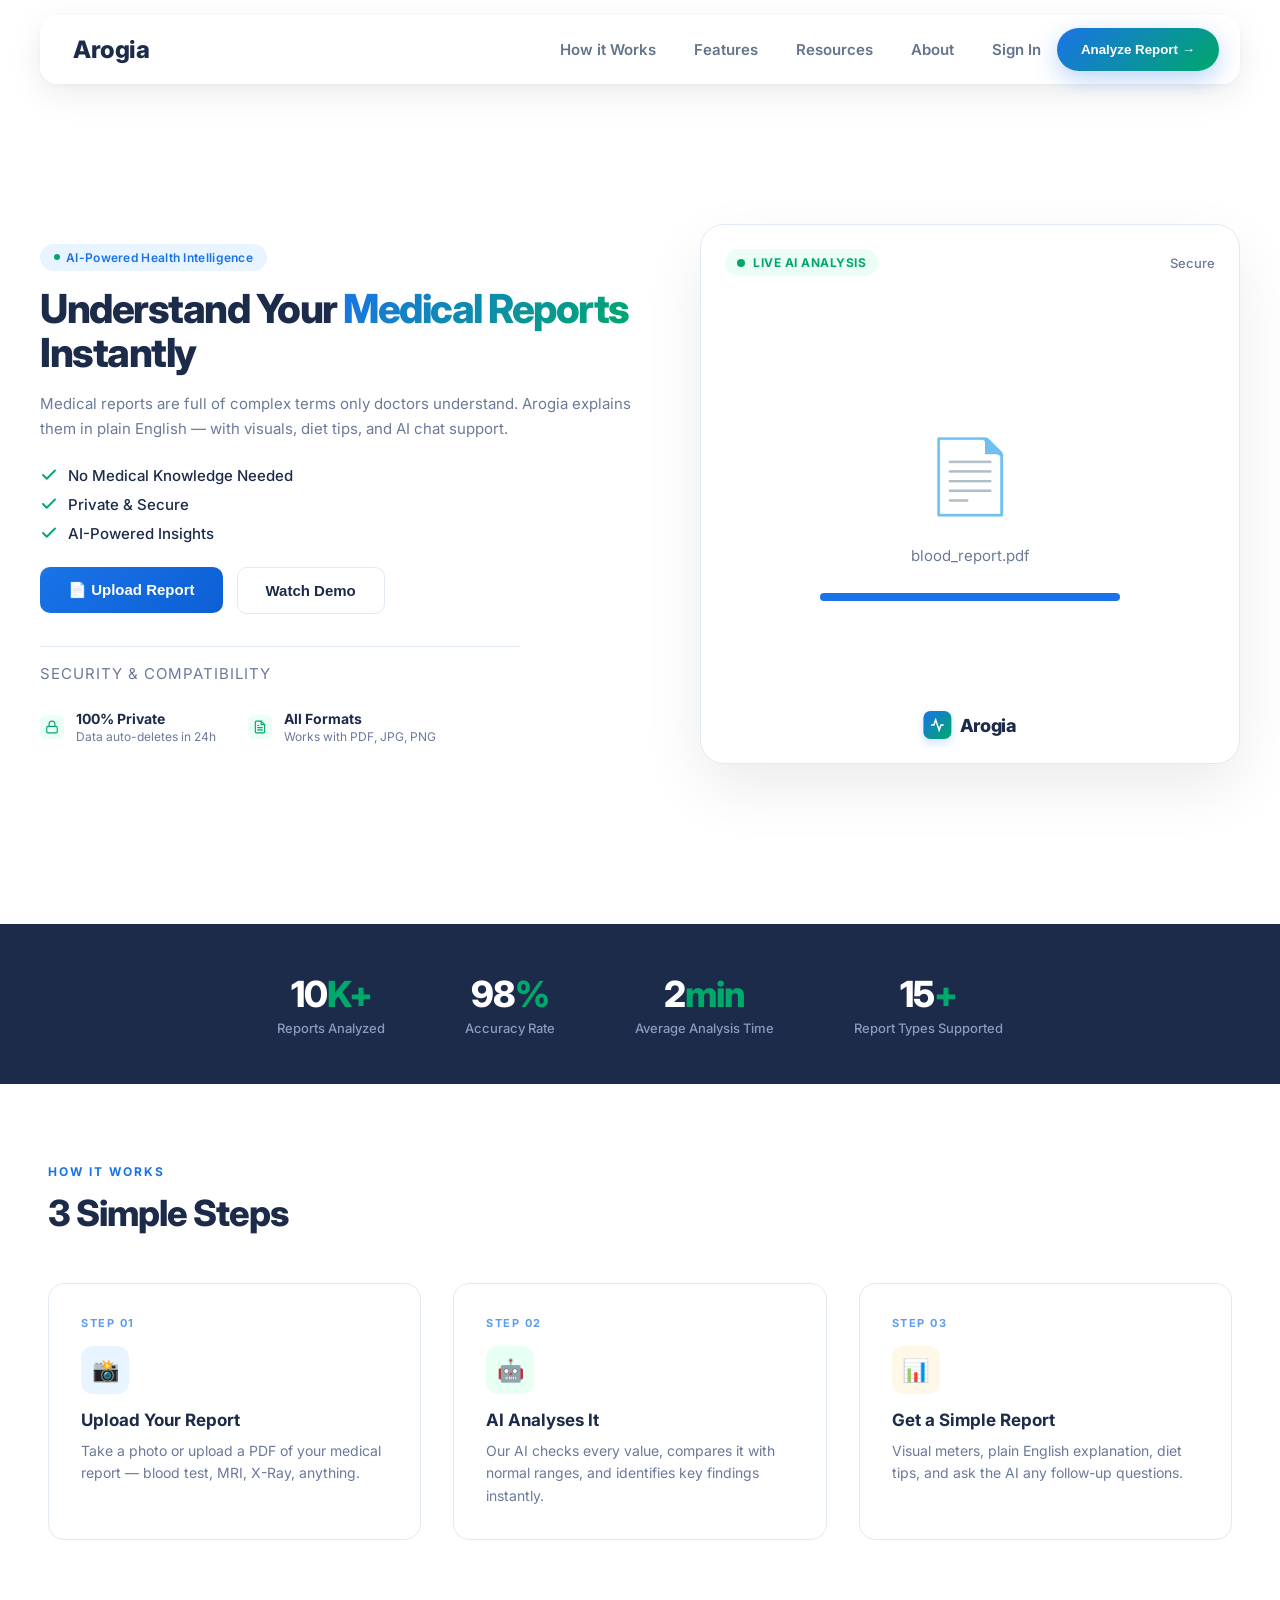
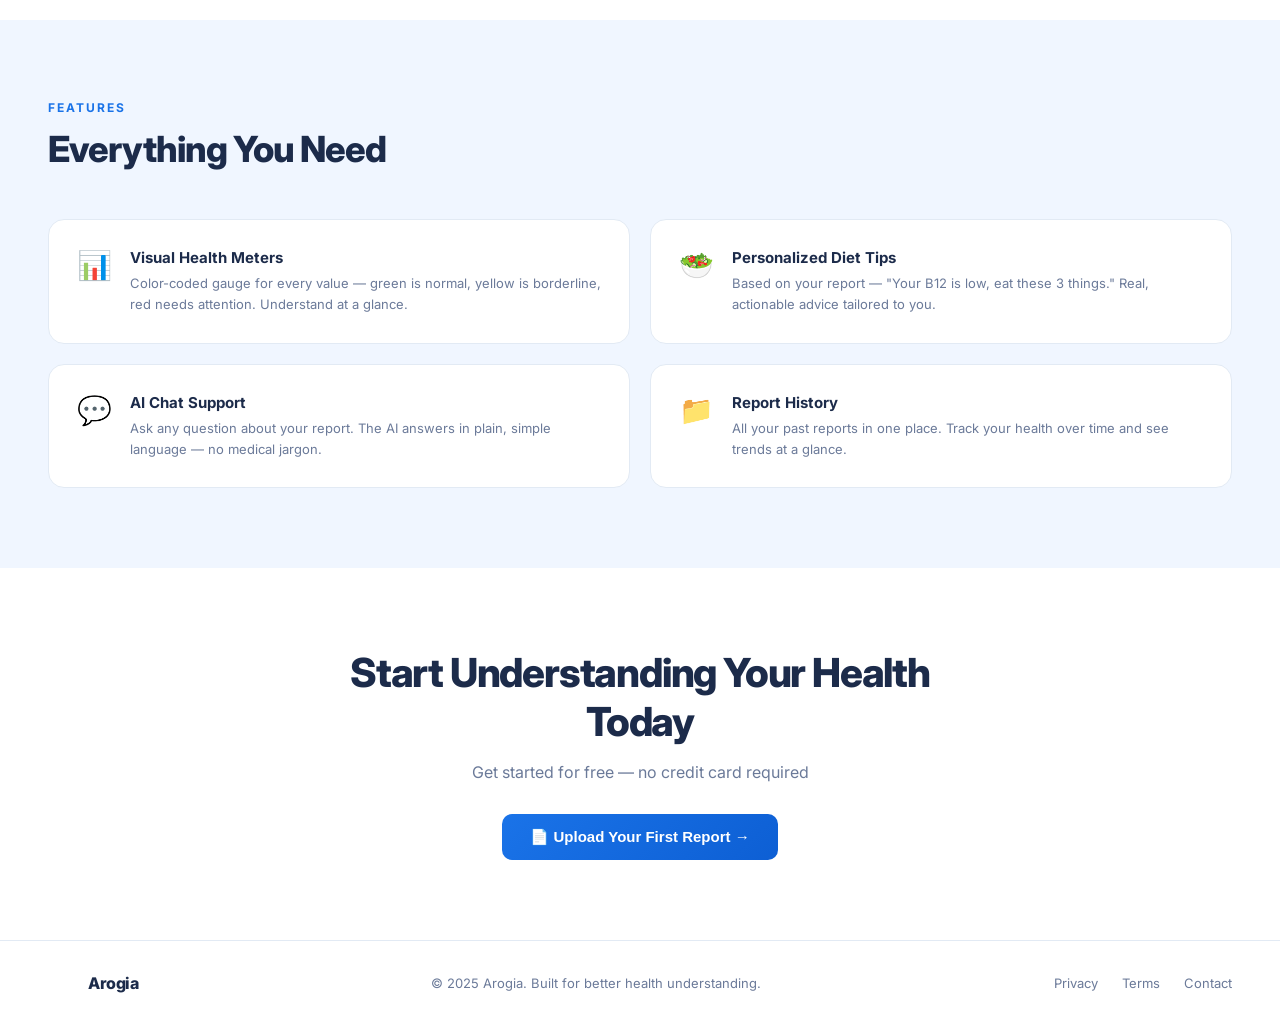
==== index.html @ 238253fb "Complete Arogia landing page v1" ====
<!DOCTYPE html>
<html lang="en">
<head>
  <meta charset="UTF-8">
  <meta name="viewport" content="width=device-width, initial-scale=1.0">
  <title>Arogia — Understand Your Health</title>
  <link href="https://fonts.googleapis.com/css2?family=Inter:wght@300;400;500;600;700;800&display=swap" rel="stylesheet">
  <link rel="stylesheet" href="style.css">
</head>
<body>

  <!-- NAVBAR -->
  <nav>
    <div class="logo">
      <div class="logo-icon">
        <svg viewBox="0 0 24 24" fill="none" stroke="white" stroke-width="2.5" stroke-linecap="round">
          <path d="M22 12h-4l-3 9L9 3l-3 9H2"/>
        </svg>
      </div>
      <span class="logo-text">Arogia</span>
    </div>
    <div class="nav-links">
      <a href="#">How it Works</a>
      <a href="#">Features</a>
      <a href="#">Resources</a>
      <a href="#">About</a>
      
      <div class="nav-actions">
   <a href="#" class="signin-btn">Sign In</a>
   <button class="nav-cta">
      Analyze Report →
   </button>
</div>
    </div>
  </nav>

  <!-- HERO -->
<div class="hero">
    
    <div class="hero-content">
      <div class="hero-badge">AI-Powered Health Intelligence</div>
      <h1>Understand Your <span>Medical Reports</span> Instantly</h1>
      <p>Medical reports are full of complex terms only doctors understand. Arogia explains them in plain English — with visuals, diet tips, and AI chat support.</p>
        
      <div class="trust-points">
        <div class="trust-item">
          <svg viewBox="0 0 24 24" fill="none" stroke="currentColor" stroke-width="2.5" stroke-linecap="round" stroke-linejoin="round"><polyline points="20 6 9 17 4 12"></polyline></svg>
          No Medical Knowledge Needed
        </div>
        <div class="trust-item">
          <svg viewBox="0 0 24 24" fill="none" stroke="currentColor" stroke-width="2.5" stroke-linecap="round" stroke-linejoin="round"><polyline points="20 6 9 17 4 12"></polyline></svg>
          Private & Secure
        </div>
        <div class="trust-item">
          <svg viewBox="0 0 24 24" fill="none" stroke="currentColor" stroke-width="2.5" stroke-linecap="round" stroke-linejoin="round"><polyline points="20 6 9 17 4 12"></polyline></svg>
          AI-Powered Insights
        </div>
      </div>

      <div class="hero-btns">
        <button class="btn-primary" id="heroUploadBtn">📄 Upload Report</button>
        <button class="btn-secondary" id="demoBtn">Watch Demo</button>
      </div>
          <div class="hero-real-trust">
        <p class="real-trust-title">Security & Compatibility</p>
        <div class="real-trust-grid">
          <div class="real-trust-item">
            <svg viewBox="0 0 24 24" fill="none" stroke="currentColor" stroke-width="2" stroke-linecap="round" stroke-linejoin="round"><rect x="3" y="11" width="18" height="11" rx="2" ry="2"></rect><path d="M7 11V7a5 5 0 0 1 10 0v4"></path></svg>
            <div class="trust-text">
              <strong>100% Private</strong>
              <span>Data auto-deletes in 24h</span>
            </div>
          </div>
          <div class="real-trust-item">
            <svg viewBox="0 0 24 24" fill="none" stroke="currentColor" stroke-width="2" stroke-linecap="round" stroke-linejoin="round"><path d="M14 2H6a2 2 0 0 0-2 2v16a2 2 0 0 0 2 2h12a2 2 0 0 0 2-2V8z"></path><polyline points="14 2 14 8 20 8"></polyline><line x1="16" y1="13" x2="8" y2="13"></line><line x1="16" y1="17" x2="8" y2="17"></line><polyline points="10 9 9 9 8 9"></polyline></svg>
            <div class="trust-text">
              <strong>All Formats</strong>
              <span>Works with PDF, JPG, PNG</span>
            </div>
          </div>
        </div>
      </div>
    </div>

    <!-- Right Column: Visual -->
<div style="width: 100%; max-width: 680px; margin: 0 auto;">
      <div class="premium-widget horizontal-layout">

        <div class="widget-header">
          <span class="live-badge">
            <span class="pulse-dot"></span> Live AI analysis
          </span>
          <span class="secure-badge">Secure</span>
        </div>

        <div id="stageUpload" class="stage centered-stage active">
          <div id="floatingFile" class="floating-file">📄</div>
          <div id="uploadDetails" class="upload-details">
            <p class="file-name">blood_report.pdf</p>
            <div class="progress-track">
              <div id="uploadBar" class="progress-fill"></div>
            </div>
          </div>
        </div>

        <div id="stageScan" class="stage centered-stage">
          <div class="scan-spinner"></div>
          <p id="scanLabel" class="scan-title">Extracting values...</p>
          <p class="scan-subtitle">AI reading your medical report</p>
        </div>

        <div id="stageResult" class="stage result-stage">
          
          <div class="score-section">
            <div class="svg-ring-container">
              <svg viewBox="0 0 36 36" class="circular-chart">
                <path class="circle-bg" d="M18 2.0845 a 15.9155 15.9155 0 0 1 0 31.831 a 15.9155 15.9155 0 0 1 0 -31.831"/>
                <path id="scoreRing" class="circle-line" d="M18 2.0845 a 15.9155 15.9155 0 0 1 0 31.831 a 15.9155 15.9155 0 0 1 0 -31.831"/>
              </svg>
              <div class="score-value-text"><span id="scoreNum">0</span><small>/100</small></div>
            </div>
            <h3>Health Score</h3>
            <p class="score-desc">Good, but needs attention</p>
          </div>

          <div class="data-section">
            <div class="metrics-container">
              <div class="metricRow good">
                <span class="m-label"><span class="dot green"></span> Hemoglobin</span>
                <span class="m-val">✓ Normal</span>
              </div>
              <div class="metricRow good">
                <span class="m-label"><span class="dot green"></span> Blood sugar</span>
                <span class="m-val">✓ Normal</span>
              </div>
              <div class="metricRow warning">
                <span class="m-label"><span class="dot yellow"></span> Vitamin D</span>
                <span class="m-val">⚠ Low</span>
              </div>
            </div>

            <div class="trend-section">
              <p class="trend-label">Vitamin D trend (last 4 tests)</p>
              <svg viewBox="0 0 380 60" class="trend-svg">
                <polyline id="trendLine" points="" />
                <g id="trendDots"></g>
              </svg>
            </div>

            <div id="insightBox" class="insight-box">
              <p class="insight-title">✨ AI Insight</p>
              <p class="insight-text">Add eggs, mushrooms and 15 mins of morning sunlight to raise your vitamin D naturally.</p>
            </div>
          </div>

        </div>

        <div id="arogiaLogo" class="arogia-logo show">
          <div class="logo-icon-small">
            <svg viewBox="0 0 24 24" fill="none" stroke="white" stroke-width="2.5" stroke-linecap="round">
              <path d="M22 12h-4l-3 9L9 3l-3 9H2"/>
            </svg>
          </div>
          <span>Arogia</span>
        </div>

      </div>
    </div>

</div>

<br>




<br>


  <!-- STATS -->
  <div class="stats">
    <div class="stat"><div class="stat-num">10<span>K+</span></div><div class="stat-label">Reports Analyzed</div></div>
    <div class="stat"><div class="stat-num">98<span>%</span></div><div class="stat-label">Accuracy Rate</div></div>
    <div class="stat"><div class="stat-num">2<span>min</span></div><div class="stat-label">Average Analysis Time</div></div>
    <div class="stat"><div class="stat-num">15<span>+</span></div><div class="stat-label">Report Types Supported</div></div>
  </div>

  <!-- HOW IT WORKS -->
  <div class="how">
    <div class="section-label">How It Works</div>
    <div class="section-title">3 Simple Steps</div>
    <div class="steps">
      <div class="step">
        <div class="step-num">Step 01</div>
        <div class="step-icon" style="background:#E8F4FF;">📸</div>
        <h3>Upload Your Report</h3>
        <p>Take a photo or upload a PDF of your medical report — blood test, MRI, X-Ray, anything.</p>
      </div>
      <div class="step">
        <div class="step-num">Step 02</div>
        <div class="step-icon" style="background:#E8FFF4;">🤖</div>
        <h3>AI Analyses It</h3>
        <p>Our AI checks every value, compares it with normal ranges, and identifies key findings instantly.</p>
      </div>
      <div class="step">
        <div class="step-num">Step 03</div>
        <div class="step-icon" style="background:#FFF8E8;">📊</div>
        <h3>Get a Simple Report</h3>
        <p>Visual meters, plain English explanation, diet tips, and ask the AI any follow-up questions.</p>
      </div>
    </div>
  </div>

  <!-- FEATURES -->
  <div class="features">
    <div class="features-inner">
      <div class="section-label">Features</div>
      <div class="section-title">Everything You Need</div>
      <div class="features-grid">
        <div class="feature-card">
          <div class="feature-icon">📊</div>
          <div>
            <h4>Visual Health Meters</h4>
            <p>Color-coded gauge for every value — green is normal, yellow is borderline, red needs attention. Understand at a glance.</p>
          </div>
        </div>
        <div class="feature-card">
          <div class="feature-icon">🥗</div>
          <div>
            <h4>Personalized Diet Tips</h4>
            <p>Based on your report — "Your B12 is low, eat these 3 things." Real, actionable advice tailored to you.</p>
          </div>
        </div>
        <div class="feature-card">
          <div class="feature-icon">💬</div>
          <div>
            <h4>AI Chat Support</h4>
            <p>Ask any question about your report. The AI answers in plain, simple language — no medical jargon.</p>
          </div>
        </div>
        <div class="feature-card">
          <div class="feature-icon">📁</div>
          <div>
            <h4>Report History</h4>
            <p>All your past reports in one place. Track your health over time and see trends at a glance.</p>
          </div>
        </div>
      </div>
    </div>
  </div>

  <!-- CTA -->
  <div class="cta-section">
    <h2>Start Understanding Your Health Today</h2>
    <p>Get started for free — no credit card required</p>
    <button class="btn-primary" style="margin: 0 auto; display: inline-flex;">📄 Upload Your First Report →</button>
  </div>

  <!-- FOOTER -->
  <footer>
    <div class="logo">
      <div class="logo-icon" style="width:28px;height:28px;">
        <svg viewBox="0 0 24 24" fill="none" stroke="white" stroke-width="2.5" stroke-linecap="round">
          <path d="M22 12h-4l-3 9L9 3l-3 9H2"/>
        </svg>
      </div>
      <span class="logo-text" style="font-size:16px;">Arogia</span>
    </div>
    <p>© 2025 Arogia. Built for better health understanding.</p>
    <div class="footer-links">
      <a href="#">Privacy</a>
      <a href="#">Terms</a>
      <a href="#">Contact</a>
    </div>
  </footer>

  <script src="app.js"></script>
</body>
</html>
---- style.css ----
*, *::before, *::after { box-sizing: border-box; margin: 0; padding: 0; }

:root {
  --blue: #1A73E8;
  --green: #00A86B;
  --navy: #1C2B4A;
  --light: #F0F6FF;
  --white: #ffffff;
  --red: #EA4335;
  --gray: #6B7A99;
  --border: #E2EAF4;
}

body {
  font-family: 'Inter', sans-serif;
  background: var(--white);
  color: var(--navy);
  overflow-x: hidden;
}

/* =========================================
   PREMIUM RESPONSIVE NAVBAR - AROGIA
   Works on Mobile, Tablet & Desktop
========================================= */

nav{

  position: relative;

  width: min(1200px, calc(100% - 30px));
  margin: 15px auto 20px;

  display: flex;
  justify-content: space-between;
  align-items: center;

  padding: 12px 20px;

  background: rgba(255,255,255,0.85);
  backdrop-filter: blur(16px);

  border: 1px solid rgba(255,255,255,0.4);

  border-radius: 18px;

  box-shadow:
    0 10px 35px rgba(0,0,0,0.08),
    0 2px 8px rgba(0,0,0,0.04);

  transition: all 0.3s ease;
}
/* Logo */

.logo{
  display:flex;
  align-items:center;
  gap:12px;
}

.logo-text{
  font-size:24px;
  font-weight:800;
  letter-spacing:-0.5px;
}

/* Center Navigation */

.nav-links{
  display:flex;
  align-items:center;
  gap:38px;
}


.nav-links a{
  position:relative;

  text-decoration:none;
  color:#64748B;

  font-size:15px;
  font-weight:600;

  transition:0.3s ease;
}

/* Underline Animation */

.nav-links a::after{
  content:"";

  position:absolute;
  left:0;
  bottom:-6px;

  width:0%;
  height:2px;

  background:linear-gradient(
    90deg,
    #1A73E8,
    #00A86B
  );

  transition:0.3s ease;
}

.nav-links a:hover{
  color:#1A73E8;
}

.nav-links a:hover::after{
  width:100%;
}

/* Right Side Actions */

.nav-actions{
  display:flex;
  align-items:center;
  gap:16px;
}

/* Sign In */

.signin-btn{
  text-decoration:none;
  color:#64748B;

  font-weight:600;

  transition:0.3s ease;
}

.signin-btn:hover{
  color:#1A73E8;
}

/* Premium CTA Button */

.nav-cta{
  position:relative;

  overflow:hidden;

  border:none;

  padding:14px 24px;

  border-radius:999px;

  color:white;

  font-weight:700;

  cursor:pointer;

  background:linear-gradient(
    135deg,
    #1A73E8,
    #00A86B
  );

  box-shadow:
    0 8px 25px rgba(26,115,232,0.30);

  transition:0.3s ease;
}

/* Shine Effect */

.nav-cta::before{
  content:"";

  position:absolute;
  top:0;
  left:-100%;

  width:60%;
  height:100%;

  background:linear-gradient(
    90deg,
    transparent,
    rgba(255,255,255,0.4),
    transparent
  );

  transition:0.8s ease;
}

.nav-cta:hover::before{
  left:140%;
}

.nav-cta:hover{
  transform:translateY(-2px);
}

/* =========================================
   RESPONSIVE NAVBAR
========================================= */

@media(max-width:900px){

  .nav-links{
    display:none;
  }

  .nav-cta{
    padding:12px 18px;
    font-size:14px;
  }

  nav{
    padding:14px 18px;
  }
}

@media(max-width:500px){

  .logo-text{
    font-size:20px;
  }

  .nav-cta{
    font-size:13px;
    padding:10px 15px;
  }
}
/* =========================================
   NAVBAR SCROLL ANIMATION
========================================= */

nav{
  transition:
    transform 0.35s ease,
    box-shadow 0.35s ease,
    background 0.35s ease;
}
nav.scrolled .logo-icon{

  box-shadow:
    0 0 25px rgba(0,168,107,0.35);

}

nav.scrolled{

  transform:
    translateY(-4px)
    scale(0.985);

  background:
    rgba(255,255,255,0.95);

  box-shadow:
    0 18px 45px rgba(0,0,0,0.12),
    0 4px 12px rgba(0,0,0,0.05);
}
/* =========================================
   PREMIUM HERO FIXES & TRUST POINTS
========================================= */
.hero p {
  margin-bottom: 24px; /* Tightened from 36px */
}

.trust-points {
  display: flex;
  flex-direction: column;
  gap: 12px;
  margin-bottom: 32px;
}

.trust-item {
  display: flex;
  align-items: center;
  gap: 10px;
  color: var(--navy);
  font-size: 15px;
  font-weight: 500;
}

.trust-item svg {
  width: 18px;
  height: 18px;
  color: var(--green);
}

/* =========================================
   PREMIUM HORIZONTAL DASHBOARD CARD
========================================= */
.hero-visual {
  position: relative;
  width: 100%;
}

.analysis-card.premium-horizontal {
  background: var(--white);
  border-radius: 20px;
  border: 1px solid rgba(0, 0, 0, 0.06);
  box-shadow: 
    0 24px 48px rgba(0,0,0,0.06), 
    0 8px 16px rgba(0,0,0,0.03),
    inset 0 1px 0 rgba(255,255,255,1);
  padding: 24px;
  width: 100%;
  max-width: 600px;
  margin: 0 auto;
  display: flex;
  flex-direction: column;
  gap: 24px;
  position: relative;
  overflow: hidden;
}

/* Subtle glow behind the card */
.analysis-card.premium-horizontal::before {
  content: "";
  position: absolute;
  top: -80px;
  right: -80px;
  width: 250px;
  height: 250px;
  background: radial-gradient(circle, rgba(26,115,232,0.06) 0%, rgba(255,255,255,0) 70%);
  z-index: 0;
  pointer-events: none;
}

.card-header {
  display: flex;
  justify-content: space-between;
  align-items: center;
  border-bottom: 1px solid var(--border);
  padding-bottom: 16px;
  position: relative;
  z-index: 1;
}

.live-indicator {
  display: inline-flex;
  align-items: center;
  gap: 8px;
  font-size: 12px;
  font-weight: 700;
  color: var(--green);
  background: #ECFDF5;
  padding: 6px 12px;
  border-radius: 999px;
  text-transform: uppercase;
  letter-spacing: 0.5px;
}

.live-indicator span {
  width: 8px;
  height: 8px;
  background: var(--green);
  border-radius: 50%;
  animation: pulse-dot 1.5s infinite;
}

@keyframes pulse-dot {
  0%, 100% { opacity: 1; transform: scale(1); }
  50% { opacity: 0.4; transform: scale(1.3); }
}

.patient-id {
  font-size: 13px;
  color: var(--gray);
  font-weight: 500;
}

.card-body {
  display: flex;
  flex-direction: row;
  gap: 28px;
  align-items: stretch;
  position: relative;
  z-index: 1;
}

/* Score Column */
.score-section {
  display: flex;
  flex-direction: column;
  align-items: center;
  justify-content: center;
  flex: 0 0 auto;
  text-align: center;
}



.score-value small {
  font-size: 14px;
  color: var(--gray);
  margin-left: 2px;
}

.score-section h3 {
  font-size: 15px;
  font-weight: 700;
  color: var(--navy);
  margin-bottom: 4px;
}

.score-section p {
  font-size: 12px;
  color: var(--gray);
  margin: 0;
}

/* Data Column */
.data-section {
  display: flex;
  flex-direction: column;
  gap: 16px;
  flex: 1;
}

.metrics {
  display: flex;
  flex-direction: column;
  gap: 10px;
}

.metric {
  display: flex;
  justify-content: space-between;
  align-items: center;
  padding: 10px 14px;
  border-radius: 10px;
  font-size: 14px;
  font-weight: 600;
  border: 1px solid transparent;
}

.metric-label {
  display: flex;
  align-items: center;
  gap: 10px;
  color: var(--navy);
}

.dot {
  width: 8px;
  height: 8px;
  border-radius: 50%;
}
.dot.green { background: var(--green); }
.dot.yellow { background: #F59E0B; }

.metric.good {
  background: #F0FDF4;
  border-color: rgba(0, 168, 107, 0.1);
}
.metric.good .metric-status { color: var(--green); }

.metric.warning {
  background: #FFFBEB;
  border-color: rgba(245, 158, 11, 0.15);
}
.metric.warning .metric-status { color: #D97706; }

.insight-card {
  background: #F8FAFC;
  border: 1px solid #E2EAF4;
  border-radius: 10px;
  padding: 14px 16px;
}

.insight-header {
  display: flex;
  align-items: center;
  gap: 6px;
  font-size: 13px;
  font-weight: 700;
  color: var(--blue);
  margin-bottom: 8px;
}

.insight-card p {
  font-size: 13px;
  line-height: 1.5;
  color: var(--gray);
  margin: 0;
}

/* =========================================
   DASHBOARD RESPONSIVENESS
========================================= */
@media (max-width: 900px) {
  .card-body {
    flex-direction: column;
    align-items: center;
    gap: 32px;
  }
  .data-section {
    width: 100%;
  }
}

/* =========================================
   RESPONSIVE
========================================= */

@media(max-width:768px){

    .analysis-card{

        max-width:100%;
        padding:24px;
    }

    .health-score{

        font-size:48px;
    }
}

/* HERO */
.hero{
  min-height:85vh;

  padding:40px 48px;

  max-width:1200px;

  margin:0 auto;

  display:grid;

  grid-template-columns:1.1fr .9fr;

  gap:80px;

  align-items:center;
}

.hero-badge {
  display: inline-flex;
  align-items: center;
  gap: 6px;
  background: #E8F4FF;
  color: var(--blue);
  padding: 6px 14px;
  border-radius: 20px;
  font-size: 12px;
  font-weight: 600;
  margin-bottom: 20px;
  letter-spacing: 0.3px;
}

.hero-badge::before {
  content: '';
  width: 6px;
  height: 6px;
  background: var(--green);
  border-radius: 50%;
  animation: pulse 1.5s infinite;
}

@keyframes pulse {
  0%, 100% { opacity: 1; transform: scale(1); }
  50% { opacity: 0.5; transform: scale(1.3); }
}

.hero h1 {
  font-size: 56px;
  font-weight: 800;
  line-height: 1.1;
  letter-spacing: -1.5px;
  margin-bottom: 20px;
  color: var(--navy);
}

.hero h1 span {
  background: linear-gradient(135deg, var(--blue), var(--green));
  -webkit-background-clip: text;
  -webkit-text-fill-color: transparent;
}

.hero p {
  font-size: 17px;
  color: var(--gray);
  line-height: 1.7;
  margin-bottom: 36px;
  font-weight: 400;
}

.hero-btns { display: flex; gap: 14px; align-items: center; }

.btn-primary {
  background: linear-gradient(135deg, var(--blue), #0D5FD4);
  color: white;
  border: none;
  padding: 14px 28px;
  border-radius: 10px;
  font-size: 15px;
  font-weight: 600;
  cursor: pointer;
  transition: all 0.2s;
  display: flex;
  align-items: center;
  gap: 8px;
}
.btn-primary:hover { transform: translateY(-2px); box-shadow: 0 8px 24px rgba(26,115,232,0.35); }

.btn-secondary {
  background: transparent;
  color: var(--navy);
  border: 1.5px solid var(--border);
  padding: 14px 28px;
  border-radius: 10px;
  font-size: 15px;
  font-weight: 600;
  cursor: pointer;
  transition: all 0.2s;
}
.btn-secondary:hover { border-color: var(--blue); color: var(--blue); }



/* STATS */
.stats {
  background: var(--navy);
  padding: 48px;
  display: flex;
  justify-content: center;
  gap: 80px;
}

.stat { text-align: center; }
.stat-num { font-size: 36px; font-weight: 800; color: white; letter-spacing: -1px; }
.stat-num span { color: var(--green); }
.stat-label { font-size: 13px; color: #8A9BBE; margin-top: 4px; font-weight: 500; }

/* HOW IT WORKS */
.how { padding: 80px 48px; max-width: 1100px; margin: 0 auto; }
.section-label { font-size: 12px; font-weight: 700; color: var(--blue); letter-spacing: 2px; text-transform: uppercase; margin-bottom: 12px; }
.section-title { font-size: 36px; font-weight: 800; letter-spacing: -1px; margin-bottom: 48px; color: var(--navy); }

.steps { display: grid; grid-template-columns: repeat(3, 1fr); gap: 32px; }

.step {
  padding: 32px;
  border-radius: 16px;
  border: 1.5px solid var(--border);
  transition: all 0.3s;
}
.step:hover { border-color: var(--blue); transform: translateY(-4px); box-shadow: 0 12px 32px rgba(26,115,232,0.1); }

.step-num {
  font-size: 11px;
  font-weight: 700;
  color: var(--blue);
  letter-spacing: 1.5px;
  text-transform: uppercase;
  margin-bottom: 16px;
  opacity: 0.7;
}

.step-icon {
  width: 48px;
  height: 48px;
  border-radius: 12px;
  display: flex;
  align-items: center;
  justify-content: center;
  margin-bottom: 16px;
  font-size: 22px;
}

.step h3 { font-size: 17px; font-weight: 700; margin-bottom: 10px; }
.step p { font-size: 14px; color: var(--gray); line-height: 1.6; }

/* FEATURES */
.features { padding: 80px 48px; background: var(--light); }
.features-inner { max-width: 1100px; margin: 0 auto; }
.features-grid { display: grid; grid-template-columns: repeat(2, 1fr); gap: 20px; margin-top: 48px; }

.feature-card {
  background: white;
  padding: 28px;
  border-radius: 16px;
  border: 1.5px solid var(--border);
  display: flex;
  gap: 18px;
  align-items: flex-start;
  transition: all 0.2s;
}
.feature-card:hover { border-color: var(--blue); box-shadow: 0 4px 16px rgba(26,115,232,0.08); }

.feature-icon { font-size: 28px; flex-shrink: 0; }
.feature-card h4 { font-size: 15px; font-weight: 700; margin-bottom: 6px; }
.feature-card p { font-size: 13px; color: var(--gray); line-height: 1.6; }

/* CTA SECTION */
.cta-section {
  padding: 80px 48px;
  text-align: center;
  max-width: 700px;
  margin: 0 auto;
}
.cta-section h2 { font-size: 40px; font-weight: 800; letter-spacing: -1.2px; margin-bottom: 16px; }
.cta-section p { font-size: 16px; color: var(--gray); margin-bottom: 32px; }

/* FOOTER */
footer {
  border-top: 1px solid var(--border);
  padding: 28px 48px;
  display: flex;
  justify-content: space-between;
  align-items: center;
}
footer p { font-size: 13px; color: var(--gray); }
.footer-links { display: flex; gap: 24px; }
.footer-links a { font-size: 13px; color: var(--gray); text-decoration: none; }
.footer-links a:hover { color: var(--blue); }

/* RESPONSIVE */
@media (max-width: 768px) {
  nav { padding: 16px 20px; }
  .nav-links a { display: none; }
  .hero { grid-template-columns: 1fr; padding: 40px 20px; gap: 40px; }
  .hero h1 { font-size: 32px; }
  .stats { gap: 32px; padding: 32px 20px; flex-wrap: wrap; }
  .steps { grid-template-columns: 1fr; }
  .features-grid { grid-template-columns: 1fr; }
  .how, .features { padding: 48px 20px; }
  footer { flex-direction: column; gap: 16px; text-align: center; padding: 24px 20px; }
}
/* =========================================
   HERO SCREEN FIT & WIDE LAYOUT (FINAL FIX)
   **Yeh section hamesha CSS ke sabse end mein hona chahiye**
========================================= */

@media (min-width: 900px) {

  /* Hero ko 1 screen height mein lock kiya */
  .hero {
    min-height: calc(100vh - 120px);
    max-width: 1440px;
    width: 100%;
    padding: 0 40px;
    grid-template-columns: 1.15fr 1fr;
    gap: 40px;
    align-items: center;
  }

  /* Content ko thoda compress kiya taaki height se bahar na jaye */
  .hero h1 { font-size: 40px; margin-bottom: 16px; }
  .hero p { font-size: 15px; margin-bottom: 24px; }
  .trust-points { gap: 10px; margin-bottom: 24px; }
  .hero-badge { margin-bottom: 16px; }

  /* Dashboard card ke gaps aur size ko compress kiya */
  .analysis-card.premium-horizontal { max-width: 600px; padding: 20px; gap: 16px; }
  .card-body { gap: 20px; }
  .svg-ring-container { width: 90px; height: 90px; margin-bottom: 10px; }
  .score-value-text { font-size: 26px; }
  .card-header { padding-bottom: 12px; }
  .metrics { gap: 8px; }
  .metric { padding: 8px 12px; }
  .insight-card { padding: 12px 14px; }

  /* Wide sections alignment */
  .how, .features-inner { max-width: 1440px; }
}

/* Extra Large Screens (2K+ Monitors) */
@media (min-width: 1600px) {
  nav { width: min(1600px, calc(100% - 80px)); }
  .hero { max-width: 1600px; gap: 80px; }
  .hero h1 { font-size: 48px; margin-bottom: 20px; }
  .hero p { font-size: 17px; margin-bottom: 30px; }
  .analysis-card.premium-horizontal { max-width: 680px; padding: 24px; gap: 24px; }
  .svg-ring-container { width: 110px; height: 110px; margin-bottom: 16px; }
  .score-value-text { font-size: 32px; }
  .how, .features-inner { max-width: 1600px; }
}

/* =========================================
   PREMIUM WIDGET CSS (BIG HORIZONTAL + BUG FIX)
========================================= */
.premium-widget.horizontal-layout {
  background: #ffffff;
  border: 1px solid #E2EAF4;
  border-radius: 24px;
  padding: 24px;
  
  /* BADA AUR CHAUDA (WIDE) BOX LOCK */
  width: 100%;
  max-width: 680px; 
  height: 540px !important; 
  min-height: 480px !important;
  
  margin: 0 auto;
  position: relative; 
  box-shadow: 0 24px 60px rgba(0,0,0,0.08);
  font-family: 'Inter', sans-serif;
  overflow: hidden;
}

.widget-header { 
  display: flex; justify-content: space-between; align-items: center; 
  position: relative; z-index: 10;
}

.live-badge { display: flex; align-items: center; gap: 8px; font-size: 12px; font-weight: 700; color: #00A86B; background: #ECFDF5; padding: 6px 12px; border-radius: 99px; text-transform: uppercase; letter-spacing: 0.5px; }
.pulse-dot { width: 8px; height: 8px; border-radius: 50%; background: #00A86B; animation: widgetPulse 1.5s infinite; }
.secure-badge { font-size: 13px; color: #6B7A99; font-weight: 500; }

/* FIX: display:none hata kar visibility:hidden kiya gaya hai taaki animation na ruke */
.stage { 
  position: absolute;
  top: 76px; left: 32px; right: 32px; bottom: 32px;
  opacity: 0; 
  visibility: hidden; 
  transform: scale(0.98); 
  transition: opacity 0.4s ease, transform 0.4s ease, visibility 0.4s; 
}

.stage.active { 
  opacity: 1; 
  visibility: visible;
  transform: scale(1); z-index: 2;
}

/* CENTERED UPLOAD & SCAN SCREENS */
.centered-stage {
  display: flex; flex-direction: column;
  justify-content: center; align-items: center;
}

.floating-file { font-size: 72px; margin-bottom: 24px; opacity: 0; transform: translateY(-30px) scale(1.1); transition: all 0.8s cubic-bezier(0.34, 1.56, 0.64, 1); }
.floating-file.dropped { transform: translateY(0) scale(1); opacity: 1; }
.upload-details { width: 100%; max-width: 300px; text-align: center; opacity: 0; transform: translateY(10px); transition: all 0.5s ease; }
.upload-details.show { opacity: 1; transform: translateY(0); }
.file-name { font-weight: 600; color: #1C2B4A; margin-bottom: 16px; font-size: 16px;}
.progress-track { background: #F0F6FF; border-radius: 99px; height: 8px; overflow: hidden; width: 100%; }
.progress-fill { background: #1A73E8; height: 100%; width: 100%; transform-origin: left; transform: scaleX(0); will-change: transform; }

.scan-spinner { width: 64px; height: 64px; border-radius: 50%; border: 3px solid #E2EAF4; border-top-color: #1A73E8; margin-bottom: 24px; animation: widgetSpin 0.8s linear infinite; }
.scan-title { font-weight: 700; color: #1C2B4A; margin-bottom: 8px; font-size: 18px; }
.scan-subtitle { font-size: 14px; color: #6B7A99; }

/* HORIZONTAL SPLIT RESULT SCREEN */
.result-stage {
  display: flex;
  flex-direction: row;
  align-items: center;
  gap: 32px;
}

/* Left: Score Box */
.score-section {
  flex: 0 0 180px;
  display: flex; flex-direction: column; align-items: center;
  text-align: center;
  border-right: 1px solid #E2EAF4;
  padding-right: 32px;
}

.svg-ring-container { position: relative; width: 130px; height: 130px; margin-bottom: 16px; display: flex; align-items: center; justify-content: center; }
.circular-chart { width: 100%; height: 100%; transform: rotate(0deg); }
.circle-bg { fill: none; stroke: #F0F6FF; stroke-width: 2.5; }
.circle-line { fill: none; stroke: #00A86B; stroke-width: 2.8; stroke-linecap: round; transition: stroke-dasharray 1.5s cubic-bezier(0.16, 1, 0.3, 1); stroke-dasharray: 0, 100; }
.score-value-text { position: absolute; font-size: 34px; font-weight: 800; color: #1C2B4A; display: flex; align-items: baseline;}
.score-value-text small { font-size: 14px; color: #6B7A99; margin-left: 2px; }
.score-section h3 { font-size: 16px; font-weight: 700; color: #1C2B4A; margin-bottom: 6px; }
.score-desc { font-size: 13px; color: #6B7A99; line-height: 1.4; }

/* Right: Data Box */
.data-section {
  flex: 1;
  display: flex; flex-direction: column; justify-content: center;
  gap: 16px;
}

.metrics-container { display: flex; flex-direction: column; gap: 10px; }
.metricRow { display: flex; justify-content: space-between; align-items: center; padding: 10px 14px; border-radius: 8px; opacity: 0; transform: translateY(10px); transition: all 0.5s cubic-bezier(0.16, 1, 0.3, 1); }
.metricRow.show { opacity: 1; transform: translateY(0); }
.m-label { display: flex; align-items: center; gap: 8px; font-weight: 600; font-size: 13px; color: #1C2B4A; }
.m-val { font-weight: 700; font-size: 13px; }
.dot { width: 8px; height: 8px; border-radius: 50%; }
.dot.green { background: #00A86B; }
.dot.yellow { background: #F59E0B; }
.metricRow.good { background: #F0FDF4; border: 1px solid rgba(0,168,107,0.1); }
.metricRow.good .m-val { color: #00A86B; }
.metricRow.warning { background: #FFFBEB; border: 1px solid rgba(245,158,11,0.15); }
.metricRow.warning .m-val { color: #D97706; }

.trend-section { padding-top: 4px; }
.trend-label { font-size: 13px; color: #6B7A99; font-weight: 600; margin-bottom: 8px; }
.trend-svg { width: 100%; height: 50px; }
#trendLine { fill: none; stroke: #F59E0B; stroke-width: 2.5; stroke-linecap: round; stroke-linejoin: round; stroke-dasharray: 400; stroke-dashoffset: 400; transition: stroke-dashoffset 1.5s cubic-bezier(0.25, 1, 0.5, 1); }
#trendDots circle { opacity: 0; transform-origin: center; transform-box: fill-box; animation: widgetPopIn 0.4s cubic-bezier(0.16, 1, 0.3, 1) forwards; }

.insight-box { background: #F8FAFC; border: 1px solid #E2EAF4; border-radius: 12px; padding: 14px; opacity: 0; transform: translateY(10px); transition: all 0.6s cubic-bezier(0.16, 1, 0.3, 1); }
.insight-box.show { opacity: 1; transform: translateY(0); }
.insight-title { font-size: 13px; font-weight: 700; color: #1A73E8; margin-bottom: 6px; }
.insight-text { font-size: 13px; color: #475569; line-height: 1.5; }

/* AROGIA BRANDING */
.arogia-logo { position: absolute; bottom: 24px; left: 50%; transform: translateX(-50%); display: flex; align-items: center; gap: 8px; font-size: 18px; font-weight: 800; color: #1C2B4A; letter-spacing: -0.3px; opacity: 0; transition: all 0.6s cubic-bezier(0.16, 1, 0.3, 1); z-index: 5; }
.arogia-logo.show { opacity: 1; transform: translateX(-50%) translateY(0); }
.arogia-logo.hide { opacity: 0; transform: translateX(-50%) translateY(15px); pointer-events: none; }
.logo-icon-small { width: 28px; height: 28px; background: linear-gradient(135deg, #1A73E8, #00A86B); border-radius: 7px; display: flex; align-items: center; justify-content: center; box-shadow: 0 4px 10px rgba(26,115,232,0.2); }
.logo-icon-small svg { width: 14px; height: 14px; }

@keyframes widgetPulse { 0%, 100% { opacity: 1; transform: scale(1); } 50% { opacity: 0.5; transform: scale(1.2); } }
@keyframes widgetSpin { to { transform: rotate(360deg); } }
@keyframes widgetPopIn { 0% { opacity: 0; transform: scale(0); } 100% { opacity: 1; transform: scale(1); } }

/* Responsive adjustments for mobile */
@media (max-width: 600px) {
  .result-stage { flex-direction: column; gap: 20px; }
  .score-section { border-right: none; border-bottom: 1px solid #E2EAF4; padding-right: 0; padding-bottom: 20px; flex: 0 0 auto; }
  .premium-widget.horizontal-layout { height: 680px !important; min-height: 680px !important; }
}

/* =========================================
   REALISTIC HEALTH-TECH TRUST BLOCK
========================================= */
.hero-real-trust {
  margin-top: 32px;
  padding-top: 14px;
  border-top: 1px solid var(--border);
  max-width: 480px;
}

.real-trust-title {
  font-size: 12px;
  text-transform: uppercase;
  letter-spacing: 1px;
  color: var(--gray);
  font-weight: 700;
  margin-bottom: 16px;
}

.real-trust-grid {
  display: flex;
  gap: 32px;
}

.real-trust-item {
  display: flex;
  align-items: center;
  gap: 12px;
}

.real-trust-item svg {
  width: 24px;
  height: 24px;
  color: var(--green); /* SVG color ko Arogia ki branding se match kiya */
  flex-shrink: 0;
  background: #ECFDF5;
  padding: 5px;
  border-radius: 6px;
}

.trust-text {
  display: flex;
  flex-direction: column;
  gap: 2px;
}

.trust-text strong {
  font-size: 14px;
  color: var(--navy);
  font-weight: 700;
}

.trust-text span {
  font-size: 12px;
  color: var(--gray);
}

/* Mobile Responsive adjustment */
@media (max-width: 768px) {
  .real-trust-grid {
    flex-direction: column;
    gap: 16px;
  }
}
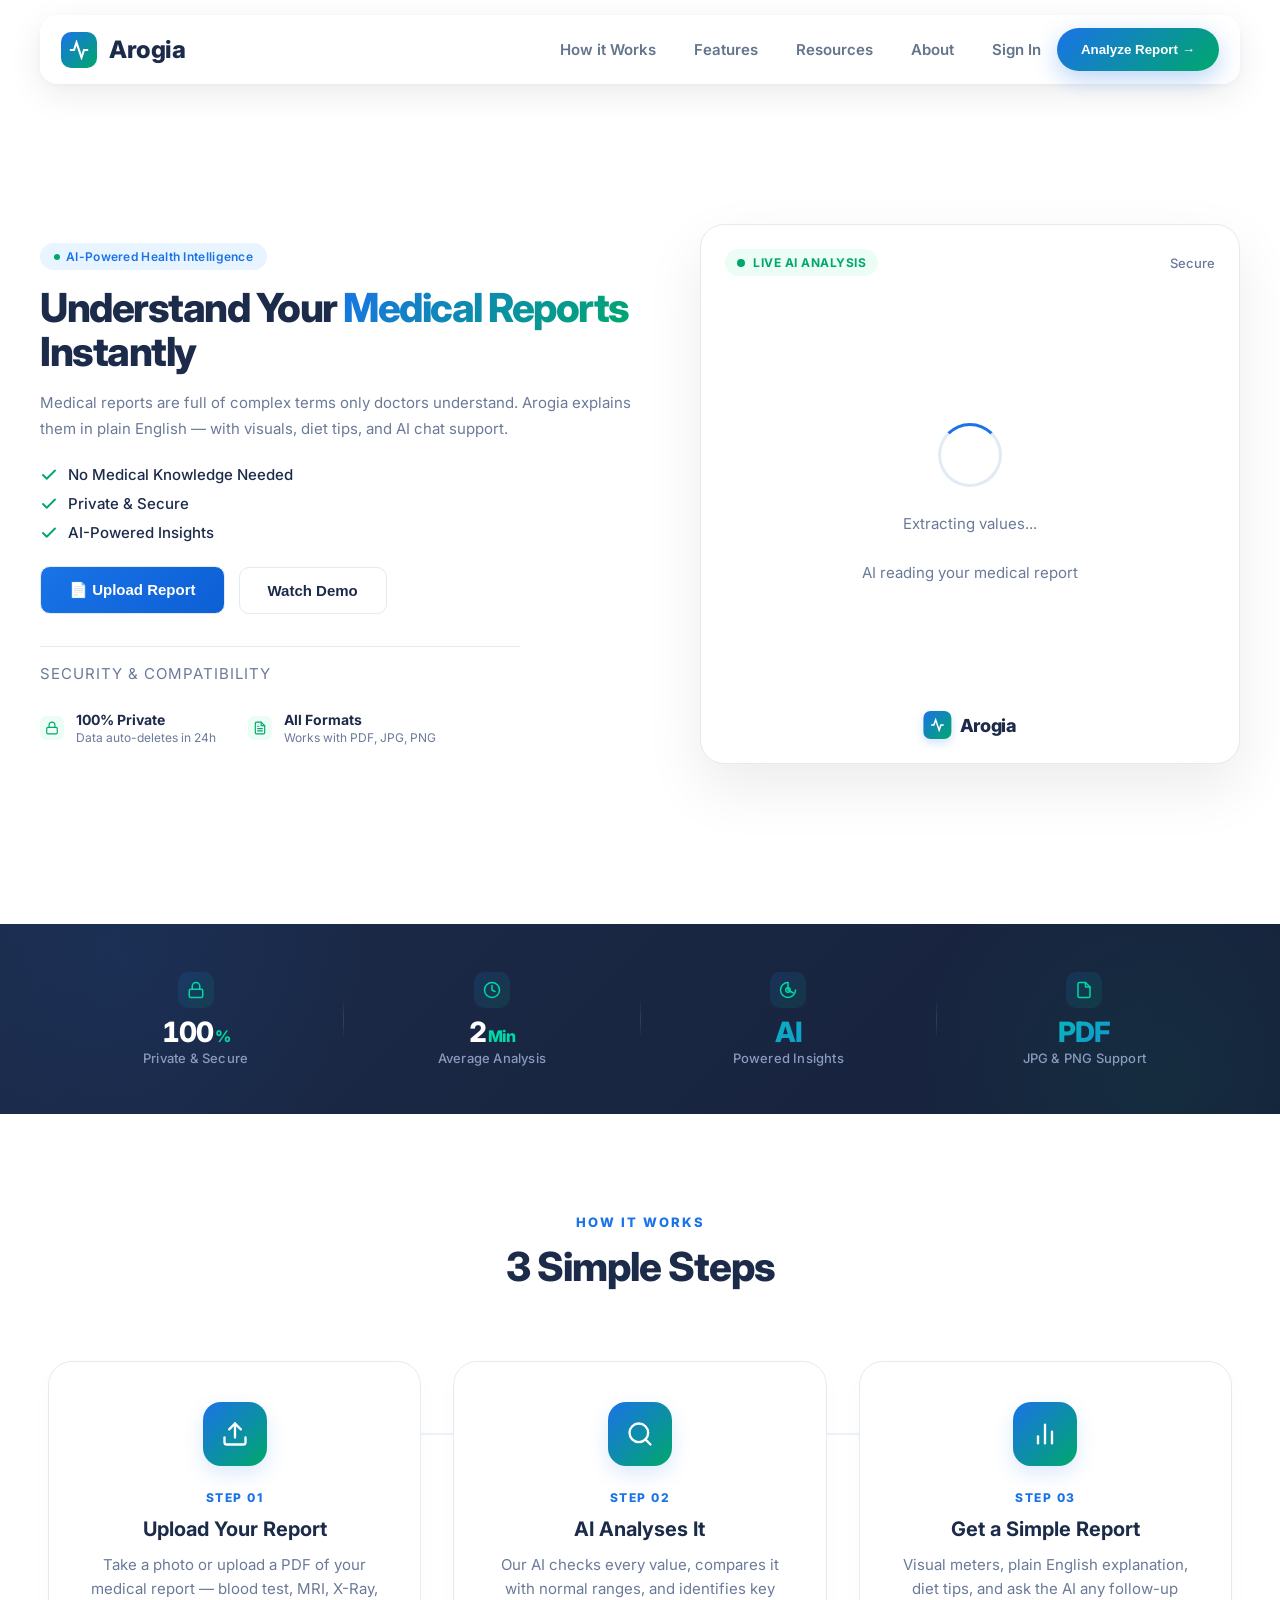
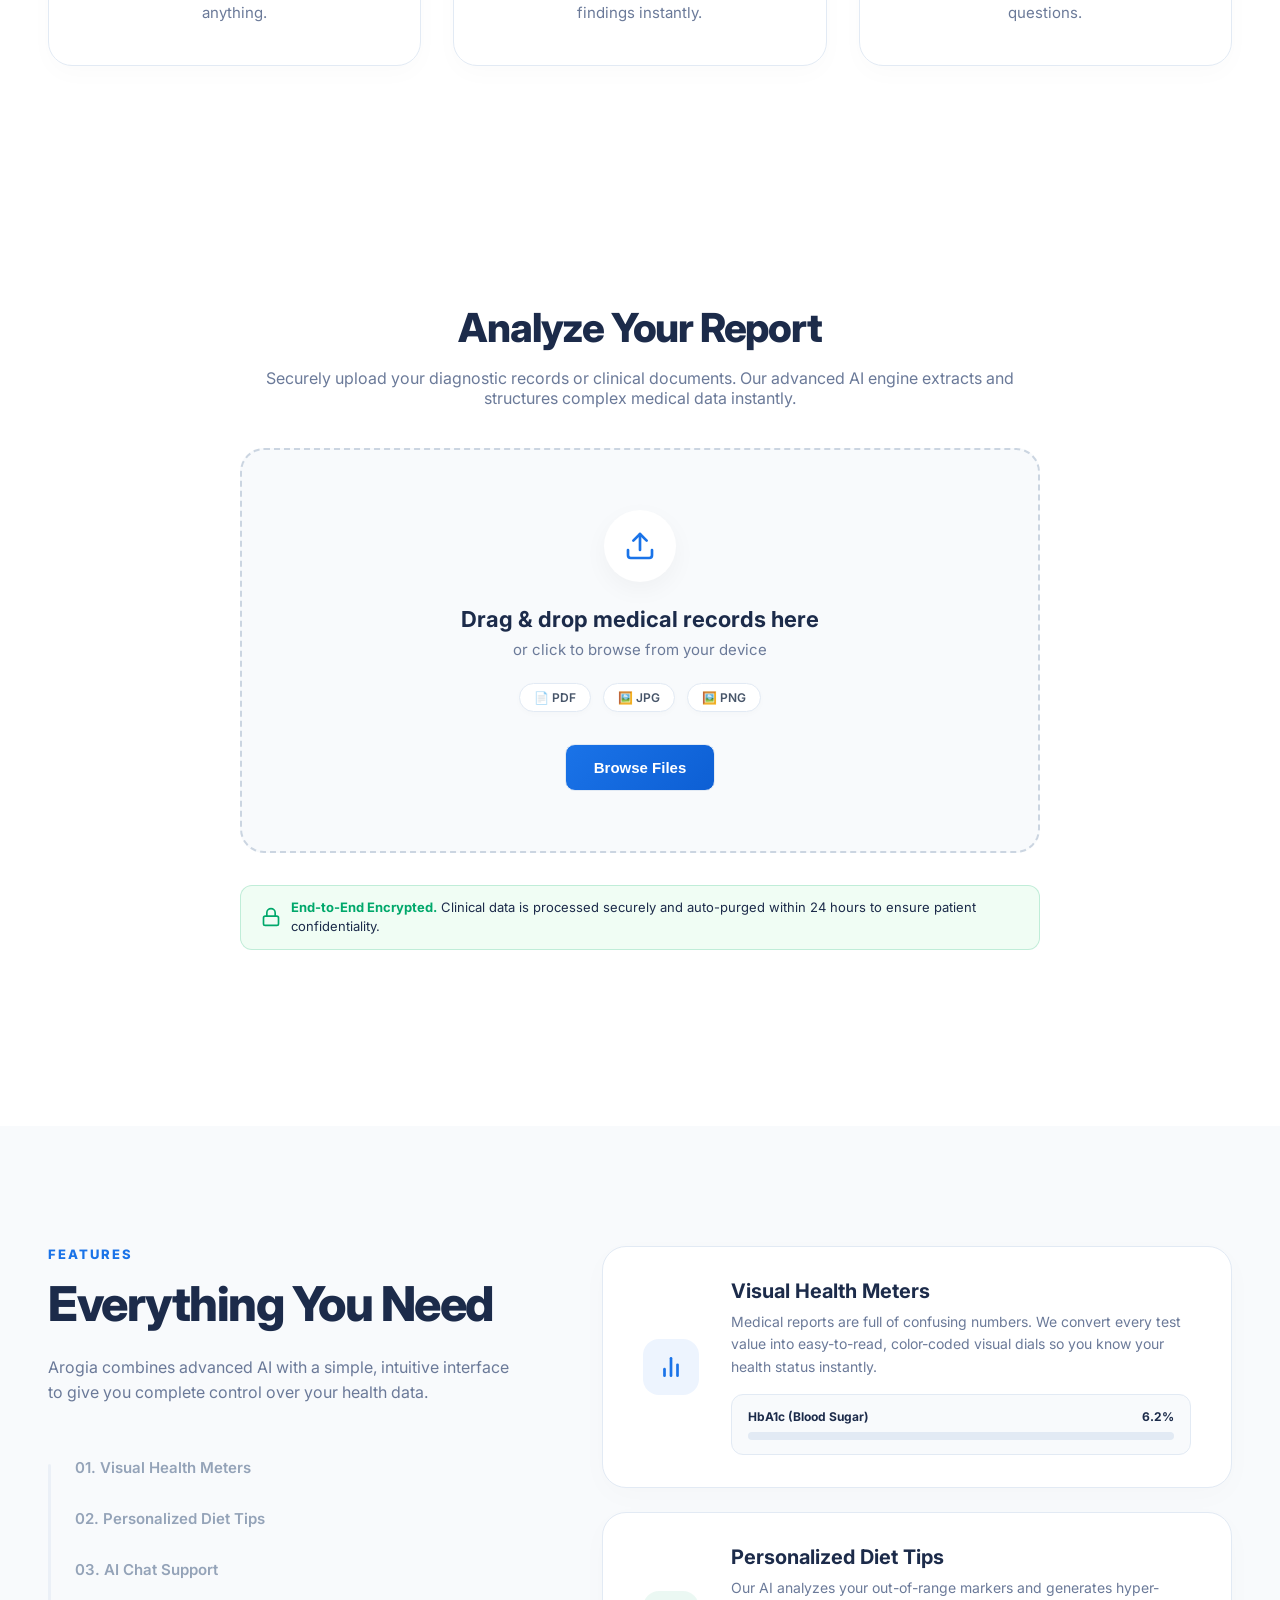
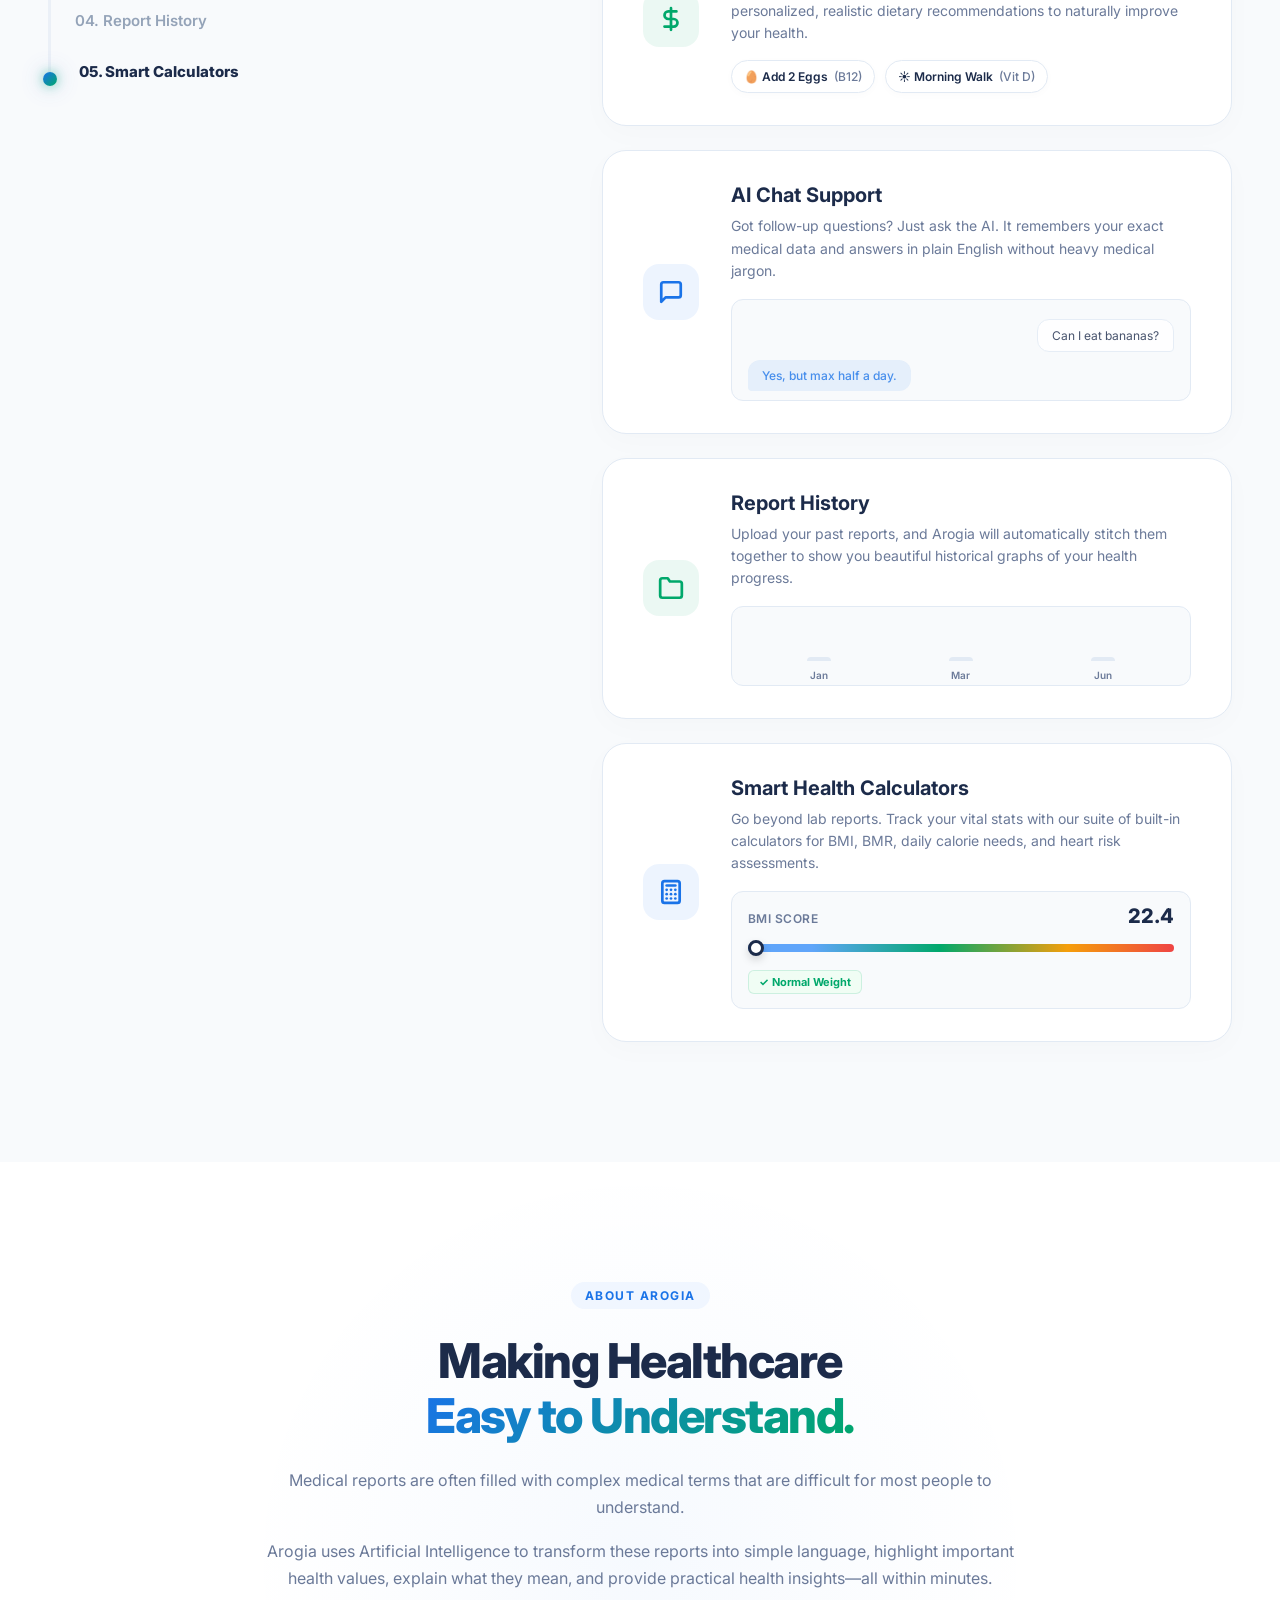
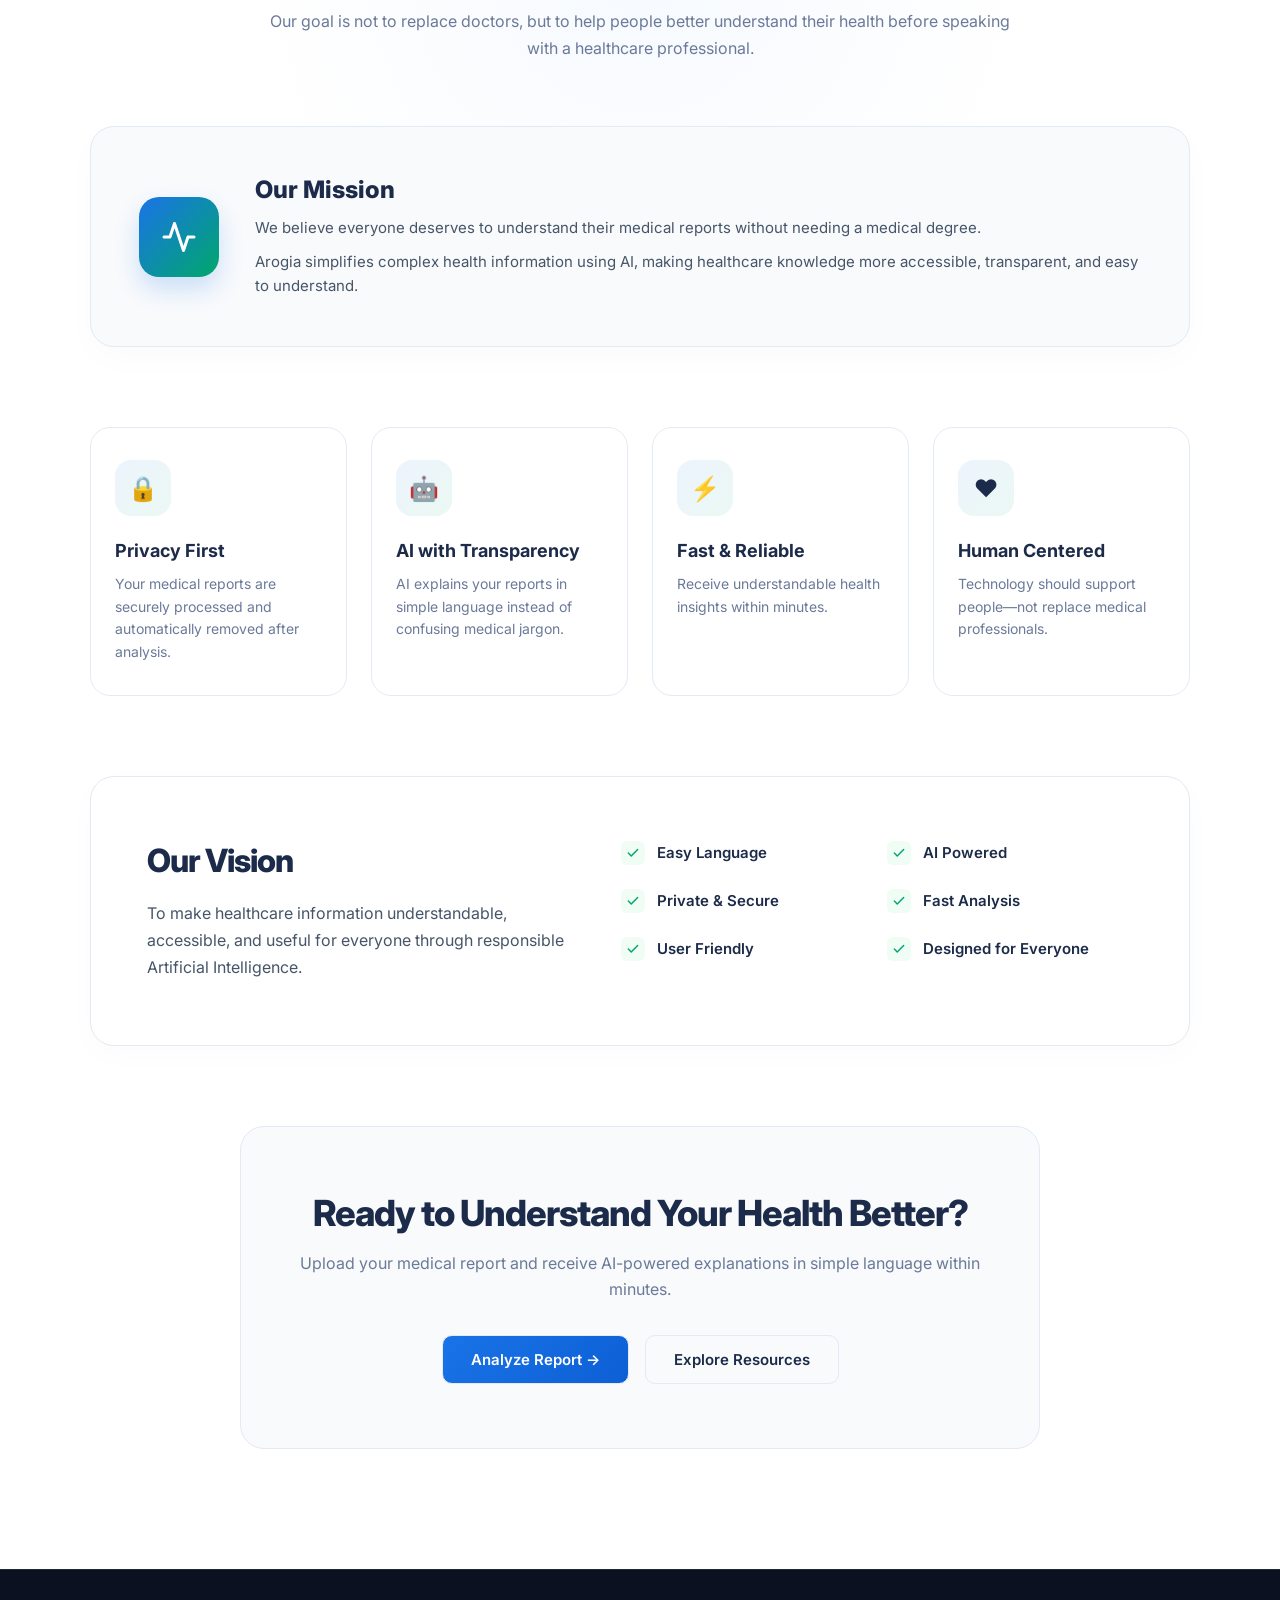
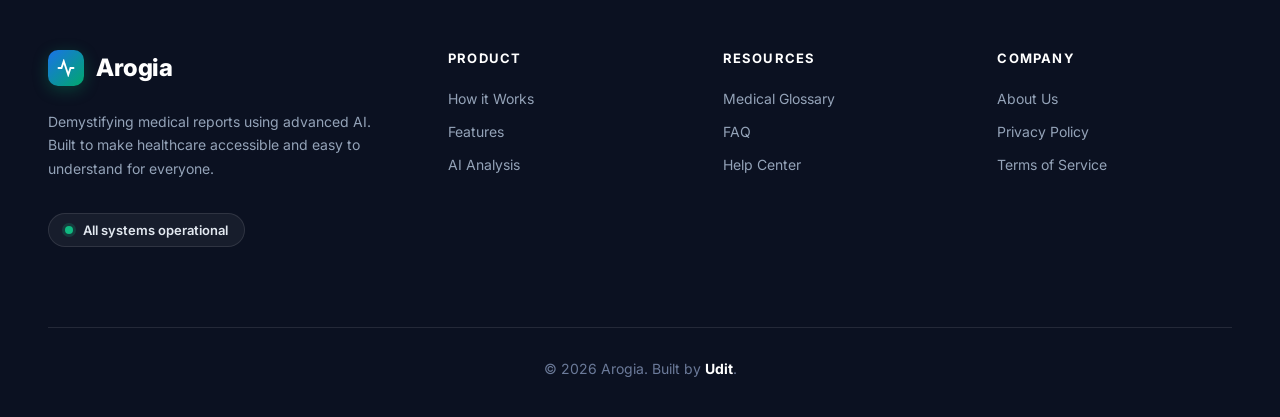
==== commit c2935cb1: "Added mobile menu and UI improvements" ====
--- a/index.html
+++ b/index.html
@@ -14,25 +14,77 @@
     <div class="logo">
       <div class="logo-icon">
         <svg viewBox="0 0 24 24" fill="none" stroke="white" stroke-width="2.5" stroke-linecap="round">
-          <path d="M22 12h-4l-3 9L9 3l-3 9H2"/>
-        </svg>
+                <path d="M22 12h-4l-3 9L9 3l-3 9H2"/>
+              </svg>
       </div>
       <span class="logo-text">Arogia</span>
     </div>
     <div class="nav-links">
-      <a href="#">How it Works</a>
-      <a href="#">Features</a>
-      <a href="#">Resources</a>
-      <a href="#">About</a>
+     <a href="#how-it-works" >How it Works</a>
+      <a href="#features">Features</a>
+      <a href="resources.html">Resources</a>
+      <a href="#about" >About</a>
       
       <div class="nav-actions">
    <a href="#" class="signin-btn">Sign In</a>
-   <button class="nav-cta">
-      Analyze Report →
-   </button>
+   <a href="#analyze" style="text-decoration: none;">
+            <button class="nav-cta">Analyze Report →</button>
+         </a>
+      </div>
+    </div>
+    <!-- 1. Hamburger Icon -->
+    
+ <button class="hamburger" aria-label="Open menu">
+    <svg xmlns="http://www.w3.org/2000/svg" width="26" height="26" viewBox="0 0 24 24" fill="none" stroke="currentColor" stroke-width="2" stroke-linecap="round">
+      <line x1="3" y1="6" x2="21" y2="6"></line>
+      <line x1="3" y1="12" x2="21" y2="12"></line>
+      <line x1="3" y1="18" x2="21" y2="18"></line>
+    </svg>
+  </button>
+</nav>
+
+
+    
+  
+
+    <div class="menu-overlay"></div>
+
+<div class="mobile-menu">
+    <div class="close-menu">
+        ✕
+    </div>
+
+    <div class="mobile-logo">
+        <h2>Arogia</h2>
+        <p>AI-Powered Health Intelligence</p>
+    </div>
+
+    <div class="mobile-nav-links">
+
+        <a class="mobile-link" href="#how-it-works">How it Works</a>
+
+        <a class="mobile-link" href="#features">Features</a>
+
+        <a class="mobile-link" href="resources.html">Resources</a>
+
+        <a class="mobile-link" href="#about">About</a>
+
+    </div>
+
+    <div class="mobile-bottom">
+
+        <a href="#analyze" style="text-decoration: none;">
+            <button class="mobile-link";>Analyze Report →</button>
+         </a>
+
+        <div class="mobile-note">
+            🔒 PDF • JPG • PNG • Secure Upload
+        </div>
+
+   
+
 </div>
-    </div>
-  </nav>
+  </div>
 
   <!-- HERO -->
 <div class="hero">
@@ -178,99 +230,486 @@
 
 
   <!-- STATS -->
+   <!-- STATS -->
   <div class="stats">
-    <div class="stat"><div class="stat-num">10<span>K+</span></div><div class="stat-label">Reports Analyzed</div></div>
-    <div class="stat"><div class="stat-num">98<span>%</span></div><div class="stat-label">Accuracy Rate</div></div>
-    <div class="stat"><div class="stat-num">2<span>min</span></div><div class="stat-label">Average Analysis Time</div></div>
-    <div class="stat"><div class="stat-num">15<span>+</span></div><div class="stat-label">Report Types Supported</div></div>
+    <div class="stats-inner">
+
+      <div class="stat">
+        <div class="stat-icon">
+          <svg viewBox="0 0 24 24" fill="none" stroke="currentColor" stroke-width="2" stroke-linecap="round" stroke-linejoin="round"><rect x="3" y="11" width="18" height="11" rx="2" ry="2"></rect><path d="M7 11V7a5 5 0 0 1 10 0v4"></path></svg>
+        </div>
+        <div class="stat-num" data-target="100" data-suffix="%">0<span>%</span></div>
+        <div class="stat-label">Private & Secure</div>
+      </div>
+
+      <div class="stat-divider"></div>
+
+      <div class="stat">
+        <div class="stat-icon">
+          <svg viewBox="0 0 24 24" fill="none" stroke="currentColor" stroke-width="2" stroke-linecap="round" stroke-linejoin="round"><circle cx="12" cy="12" r="10"></circle><polyline points="12 6 12 12 16 14"></polyline></svg>
+        </div>
+        <div class="stat-num" data-target="2" data-suffix="Min">0<span>Min</span></div>
+        <div class="stat-label">Average Analysis</div>
+      </div>
+
+      <div class="stat-divider"></div>
+
+      <div class="stat">
+        <div class="stat-icon">
+          <svg viewBox="0 0 24 24" fill="none" stroke="currentColor" stroke-width="2" stroke-linecap="round" stroke-linejoin="round"><path d="M12 2a10 10 0 1 0 10 10"></path><path d="M12 2v10l7 4"></path><circle cx="12" cy="12" r="3"></circle></svg>
+        </div>
+        <div class="stat-num stat-text-only">AI</div>
+        <div class="stat-label">Powered Insights</div>
+      </div>
+
+      <div class="stat-divider"></div>
+
+      <div class="stat">
+        <div class="stat-icon">
+          <svg viewBox="0 0 24 24" fill="none" stroke="currentColor" stroke-width="2" stroke-linecap="round" stroke-linejoin="round"><path d="M14 2H6a2 2 0 0 0-2 2v16a2 2 0 0 0 2 2h12a2 2 0 0 0 2-2V8z"></path><polyline points="14 2 14 8 20 8"></polyline></svg>
+        </div>
+        <div class="stat-num stat-text-only">PDF</div>
+        <div class="stat-label">JPG & PNG Support</div>
+      </div>
+
+    </div>
   </div>
 
+
   <!-- HOW IT WORKS -->
-  <div class="how">
+ <!-- HOW IT WORKS -->
+  <div class="how" id="how-it-works">
     <div class="section-label">How It Works</div>
     <div class="section-title">3 Simple Steps</div>
-    <div class="steps">
-      <div class="step">
-        <div class="step-num">Step 01</div>
-        <div class="step-icon" style="background:#E8F4FF;">📸</div>
-        <h3>Upload Your Report</h3>
-        <p>Take a photo or upload a PDF of your medical report — blood test, MRI, X-Ray, anything.</p>
-      </div>
-      <div class="step">
-        <div class="step-num">Step 02</div>
-        <div class="step-icon" style="background:#E8FFF4;">🤖</div>
-        <h3>AI Analyses It</h3>
-        <p>Our AI checks every value, compares it with normal ranges, and identifies key findings instantly.</p>
-      </div>
-      <div class="step">
-        <div class="step-num">Step 03</div>
-        <div class="step-icon" style="background:#FFF8E8;">📊</div>
-        <h3>Get a Simple Report</h3>
-        <p>Visual meters, plain English explanation, diet tips, and ask the AI any follow-up questions.</p>
+
+    <div class="steps-horizontal">
+
+      <!-- Step 1 -->
+      <div class="step-v step-card">
+        <div class="step-icon-new">
+          <svg viewBox="0 0 24 24" fill="none" stroke="currentColor" stroke-width="2" stroke-linecap="round" stroke-linejoin="round">
+            <path d="M21 15v4a2 2 0 01-2 2H5a2 2 0 01-2-2v-4"/>
+            <polyline points="17 8 12 3 7 8"/>
+            <line x1="12" y1="3" x2="12" y2="15"/>
+          </svg>
+        </div>
+        <div class="step-v-content">
+          <div class="step-num-new">Step 01</div>
+          <h3>Upload Your Report</h3>
+          <p>Take a photo or upload a PDF of your medical report — blood test, MRI, X-Ray, anything.</p>
+        </div>
+      </div>
+
+      <!-- Step 2 -->
+      <div class="step-v step-card">
+        <div class="step-icon-new">
+          <svg viewBox="0 0 24 24" fill="none" stroke="currentColor" stroke-width="2" stroke-linecap="round" stroke-linejoin="round">
+            <circle cx="11" cy="11" r="8"/>
+            <line x1="21" y1="21" x2="16.65" y2="16.65"/>
+          </svg>
+        </div>
+        <div class="step-v-content">
+          <div class="step-num-new">Step 02</div>
+          <h3>AI Analyses It</h3>
+          <p>Our AI checks every value, compares it with normal ranges, and identifies key findings instantly.</p>
+        </div>
+      </div>
+
+      <!-- Step 3 -->
+      <div class="step-v step-card">
+        <div class="step-icon-new">
+          <svg viewBox="0 0 24 24" fill="none" stroke="currentColor" stroke-width="2" stroke-linecap="round" stroke-linejoin="round">
+            <line x1="18" y1="20" x2="18" y2="10"/>
+            <line x1="12" y1="20" x2="12" y2="4"/>
+            <line x1="6" y1="20" x2="6" y2="14"/>
+          </svg>
+        </div>
+        <div class="step-v-content">
+          <div class="step-num-new">Step 03</div>
+          <h3>Get a Simple Report</h3>
+          <p>Visual meters, plain English explanation, diet tips, and ask the AI any follow-up questions.</p>
+        </div>
       </div>
     </div>
   </div>
+ 
+<br>
+
+
+
+<br>
+
+<!-- UPLOAD / ANALYZE SECTION -->
+  <div class="upload-section" id="analyze">
+    <div class="upload-container">
+      
+      <div class="upload-header">
+        <h2>Analyze Your Report</h2>
+        <p>Securely upload your diagnostic records or clinical documents. Our advanced AI engine extracts and structures complex medical data instantly.</p>
+      </div>
+      
+      <!-- Interactive Drag & Drop Box -->
+      <div class="dropzone" id="dropzone">
+        <div class="drop-icon">
+          <svg viewBox="0 0 24 24" fill="none" stroke="currentColor" stroke-width="2" stroke-linecap="round" stroke-linejoin="round">
+            <path d="M21 15v4a2 2 0 0 1-2 2H5a2 2 0 0 1-2-2v-4"></path>
+            <polyline points="17 8 12 3 7 8"></polyline>
+            <line x1="12" y1="3" x2="12" y2="15"></line>
+          </svg>
+        </div>
+        
+        <h3>Drag & drop medical records here</h3>
+        <p class="drop-desc">or click to browse from your device</p>
+        
+        <div class="file-types">
+          <span>📄 PDF</span>
+          <span>🖼️ JPG</span>
+          <span>🖼️ PNG</span>
+        </div>
+        
+        <button class="btn-primary browse-btn" id="browseBtn">Browse Files</button>
+        <input type="file" id="fileInput" hidden accept=".pdf,.jpg,.jpeg,.png">
+      </div>
+      
+      <!-- Professional Trust Badge -->
+      <div class="upload-trust">
+        <svg viewBox="0 0 24 24" fill="none" stroke="currentColor" stroke-width="2" stroke-linecap="round" stroke-linejoin="round">
+          <rect x="3" y="11" width="18" height="11" rx="2" ry="2"></rect>
+          <path d="M7 11V7a5 5 0 0 1 10 0v4"></path>
+        </svg>
+        <span><strong>End-to-End Encrypted.</strong> Clinical data is processed securely and auto-purged within 24 hours to ensure patient confidentiality.</span>
+      </div>
+
+    </div>
+  </div>
+
+<br>
+
+
+
+
+<br>
 
   <!-- FEATURES -->
-  <div class="features">
-    <div class="features-inner">
-      <div class="section-label">Features</div>
-      <div class="section-title">Everything You Need</div>
-      <div class="features-grid">
-        <div class="feature-card">
-          <div class="feature-icon">📊</div>
-          <div>
-            <h4>Visual Health Meters</h4>
-            <p>Color-coded gauge for every value — green is normal, yellow is borderline, red needs attention. Understand at a glance.</p>
-          </div>
-        </div>
-        <div class="feature-card">
-          <div class="feature-icon">🥗</div>
-          <div>
-            <h4>Personalized Diet Tips</h4>
-            <p>Based on your report — "Your B12 is low, eat these 3 things." Real, actionable advice tailored to you.</p>
-          </div>
-        </div>
-        <div class="feature-card">
-          <div class="feature-icon">💬</div>
-          <div>
-            <h4>AI Chat Support</h4>
-            <p>Ask any question about your report. The AI answers in plain, simple language — no medical jargon.</p>
-          </div>
-        </div>
-        <div class="feature-card">
-          <div class="feature-icon">📁</div>
-          <div>
-            <h4>Report History</h4>
-            <p>All your past reports in one place. Track your health over time and see trends at a glance.</p>
-          </div>
-        </div>
+  <div class="features" id="features">
+    <div class="features-sticky-wrapper">
+      
+    <!-- Left Side - Sticky Area (Orb Tracker) -->
+      <div class="features-sticky-left">
+        <div class="section-label">Features</div>
+        <h2 class="section-title">Everything You Need</h2>
+        <p class="section-desc">Arogia combines advanced AI with a simple, intuitive interface to give you complete control over your health data.</p>
+        
+        <!-- Zen Orb Tracker Widget -->
+        <div class="orb-tracker-widget">
+          
+          <!-- The Track & The Orb -->
+          <div class="tracker-line">
+            <div class="zen-orb" id="zenOrb"></div>
+          </div>
+          
+          <!-- The Steps -->
+          <div class="tracker-steps">
+            <div class="t-step active">01. Visual Health Meters</div>
+            <div class="t-step">02. Personalized Diet Tips</div>
+            <div class="t-step">03. AI Chat Support</div>
+            <div class="t-step">04. Report History</div>
+            <div class="t-step">05. Smart Calculators</div>
+          </div>
+
+        </div>
+      </div>
+
+      <div class="features-sticky-right">
+        
+        <!-- Feature 1 -->
+        <div class="feat-scroll-card">
+          <div class="feat-card-inner">
+            <div class="feat-icon-wrapper blue-glow">
+              <svg viewBox="0 0 24 24" fill="none" stroke="currentColor" stroke-width="2.5" stroke-linecap="round" stroke-linejoin="round">
+                <line x1="18" y1="20" x2="18" y2="10"></line>
+                <line x1="12" y1="20" x2="12" y2="4"></line>
+                <line x1="6" y1="20" x2="6" y2="14"></line>
+              </svg>
+            </div>
+            <div class="feat-card-text">
+              <h4>Visual Health Meters</h4>
+              <p>Medical reports are full of confusing numbers. We convert every test value into easy-to-read, color-coded visual dials so you know your health status instantly.</p>
+              
+              <!-- Micro-UI: Interactive Meter -->
+              <div class="micro-ui-box">
+                <div class="micro-meter-header"><span>HbA1c (Blood Sugar)</span><span>6.2%</span></div>
+                <div class="micro-meter-track">
+                  <div class="micro-meter-fill warning"></div>
+                </div>
+              </div>
+            </div>
+          </div>
+        </div>
+
+        <!-- Feature 2 -->
+        <div class="feat-scroll-card">
+          <div class="feat-card-inner">
+            <div class="feat-icon-wrapper green-glow">
+              <svg viewBox="0 0 24 24" fill="none" stroke="currentColor" stroke-width="2.5" stroke-linecap="round" stroke-linejoin="round">
+                <path d="M12 2v20M17 5H9.5a3.5 3.5 0 0 0 0 7h5a3.5 3.5 0 0 1 0 7H6"></path>
+              </svg>
+            </div>
+            
+            <div class="feat-card-text">
+              <h4>Personalized Diet Tips</h4>
+              <p>Our AI analyzes your out-of-range markers and generates hyper-personalized, realistic dietary recommendations to naturally improve your health.</p>
+              
+              <!-- Micro-UI: Diet Pills -->
+              <div class="micro-ui-box pills-box">
+                <span class="micro-pill">🥚 Add 2 Eggs <span>(B12)</span></span>
+                <span class="micro-pill">☀️ Morning Walk <span>(Vit D)</span></span>
+              </div>
+            </div>
+          </div>
+        </div>
+
+        <!-- Feature 3 -->
+        <div class="feat-scroll-card">
+          <div class="feat-card-inner">
+            <div class="feat-icon-wrapper blue-glow">
+              <svg viewBox="0 0 24 24" fill="none" stroke="currentColor" stroke-width="2.5" stroke-linecap="round" stroke-linejoin="round">
+                <path d="M21 15a2 2 0 0 1-2 2H7l-4 4V5a2 2 0 0 1 2-2h14a2 2 0 0 1 2 2z"></path>
+              </svg>
+            </div>
+            
+            <div class="feat-card-text">
+              <h4>AI Chat Support</h4>
+              <p>Got follow-up questions? Just ask the AI. It remembers your exact medical data and answers in plain English without heavy medical jargon.</p>
+              
+              <!-- Micro-UI: Chat Bubbles -->
+              <div class="micro-ui-box chat-box">
+                <div class="micro-bubble user">Can I eat bananas?</div>
+                <div class="micro-bubble ai">Yes, but max half a day.</div>
+              </div>
+            </div>
+          </div>
+        </div>
+
+        <!-- Feature 4 -->
+        <div class="feat-scroll-card">
+          <div class="feat-card-inner">
+            <div class="feat-icon-wrapper green-glow">
+              <svg viewBox="0 0 24 24" fill="none" stroke="currentColor" stroke-width="2.5" stroke-linecap="round" stroke-linejoin="round">
+                <path d="M22 19a2 2 0 0 1-2 2H4a2 2 0 0 1-2-2V5a2 2 0 0 1 2-2h5l2 3h9a2 2 0 0 1 2 2z"></path>
+              </svg>
+            </div>
+            
+            <div class="feat-card-text">
+              <h4>Report History</h4>
+              <p>Upload your past reports, and Arogia will automatically stitch them together to show you beautiful historical graphs of your health progress.</p>
+              
+              <!-- Micro-UI: Trend Graph -->
+              <div class="micro-ui-box graph-box">
+                <div class="micro-bar" style="--target-height: 80%;"><span>Jan</span></div>
+                <div class="micro-bar" style="--target-height: 50%;"><span>Mar</span></div>
+                <div class="micro-bar good" style="--target-height: 30%;"><span>Jun</span></div>
+              </div>
+            </div>
+          </div>
+        </div>
+        <!-- Feature 5: Health Calculators -->
+        <div class="feat-scroll-card">
+          <div class="feat-card-inner">
+            <div class="feat-icon-wrapper blue-glow">
+              <!-- Beautiful sleek calculator icon -->
+              <svg viewBox="0 0 24 24" fill="none" stroke="currentColor" stroke-width="2.5" stroke-linecap="round" stroke-linejoin="round">
+                <rect x="4" y="2" width="16" height="20" rx="2" ry="2"></rect>
+                <line x1="8" y1="6" x2="16" y2="6"></line>
+                <line x1="16" y1="14" x2="16" y2="14.01"></line>
+                <line x1="12" y1="14" x2="12" y2="14.01"></line>
+                <line x1="8" y1="14" x2="8" y2="14.01"></line>
+                <line x1="16" y1="18" x2="16" y2="18.01"></line>
+                <line x1="12" y1="18" x2="12" y2="18.01"></line>
+                <line x1="8" y1="18" x2="8" y2="18.01"></line>
+                <line x1="16" y1="10" x2="16" y2="10.01"></line>
+                <line x1="12" y1="10" x2="12" y2="10.01"></line>
+                <line x1="8" y1="10" x2="8" y2="10.01"></line>
+              </svg>
+            </div>
+            
+            <div class="feat-card-text">
+              <h4>Smart Health Calculators</h4>
+              <p>Go beyond lab reports. Track your vital stats with our suite of built-in calculators for BMI, BMR, daily calorie needs, and heart risk assessments.</p>
+              
+              <!-- Micro-UI: Interactive BMI Scale -->
+              <div class="micro-ui-box calc-box">
+                <div class="calc-top">
+                  <span class="calc-label">BMI Score</span>
+                  <span class="calc-val">22.4</span>
+                </div>
+                <div class="calc-scale">
+                  <div class="calc-marker" style="--target-left: 45%;"></div>
+                </div>
+                <div class="calc-status">✓ Normal Weight</div>
+              </div>
+            </div>
+          </div>
+        </div>
+
       </div>
     </div>
   </div>
 
-  <!-- CTA -->
-  <div class="cta-section">
-    <h2>Start Understanding Your Health Today</h2>
-    <p>Get started for free — no credit card required</p>
-    <button class="btn-primary" style="margin: 0 auto; display: inline-flex;">📄 Upload Your First Report →</button>
-  </div>
-
-  <!-- FOOTER -->
-  <footer>
-    <div class="logo">
-      <div class="logo-icon" style="width:28px;height:28px;">
-        <svg viewBox="0 0 24 24" fill="none" stroke="white" stroke-width="2.5" stroke-linecap="round">
-          <path d="M22 12h-4l-3 9L9 3l-3 9H2"/>
-        </svg>
-      </div>
-      <span class="logo-text" style="font-size:16px;">Arogia</span>
-    </div>
-    <p>© 2025 Arogia. Built for better health understanding.</p>
-    <div class="footer-links">
-      <a href="#">Privacy</a>
-      <a href="#">Terms</a>
-      <a href="#">Contact</a>
+<!-- =========================================
+       PREMIUM ABOUT AROGIA SECTION
+  ========================================= -->
+  <section class="premium-about" id="about">
+    <div class="premium-about-inner">
+
+      <!-- 1 & 2. Header Area -->
+      <div class="about-header reveal-up">
+        <div class="about-badge">ABOUT AROGIA</div>
+        <h2 class="about-title">Making Healthcare <br><span>Easy to Understand.</span></h2>
+        
+        <!-- 3. Short Introduction -->
+        <div class="about-intro">
+          <p>Medical reports are often filled with complex medical terms that are difficult for most people to understand.</p>
+          <p>Arogia uses Artificial Intelligence to transform these reports into simple language, highlight important health values, explain what they mean, and provide practical health insights—all within minutes.</p>
+          <p>Our goal is not to replace doctors, but to help people better understand their health before speaking with a healthcare professional.</p>
+        </div>
+      </div>
+
+      <!-- 4. Our Mission -->
+      <div class="about-mission reveal-up">
+        <div class="mission-icon-wrapper">
+          <svg viewBox="0 0 24 24" fill="none" stroke="currentColor" stroke-width="2" stroke-linecap="round" stroke-linejoin="round">
+            <path d="M22 12h-4l-3 9L9 3l-3 9H2"/>
+          </svg>
+        </div>
+        <div class="mission-content">
+          <h3>Our Mission</h3>
+          <p>We believe everyone deserves to understand their medical reports without needing a medical degree.</p>
+          <p>Arogia simplifies complex health information using AI, making healthcare knowledge more accessible, transparent, and easy to understand.</p>
+        </div>
+      </div>
+
+      <!-- 5. Our Core Values -->
+      <div class="about-values-grid">
+        <!-- Card 1 -->
+        <div class="value-card reveal-up stagger-1">
+          <div class="value-border"></div>
+          <div class="value-icon">🔒</div>
+          <h4>Privacy First</h4>
+          <p>Your medical reports are securely processed and automatically removed after analysis.</p>
+        </div>
+        <!-- Card 2 -->
+        <div class="value-card reveal-up stagger-2">
+          <div class="value-border"></div>
+          <div class="value-icon">🤖</div>
+          <h4>AI with Transparency</h4>
+          <p>AI explains your reports in simple language instead of confusing medical jargon.</p>
+        </div>
+        <!-- Card 3 -->
+        <div class="value-card reveal-up stagger-3">
+          <div class="value-border"></div>
+          <div class="value-icon">⚡</div>
+          <h4>Fast & Reliable</h4>
+          <p>Receive understandable health insights within minutes.</p>
+        </div>
+        <!-- Card 4 -->
+        <div class="value-card reveal-up stagger-4">
+          <div class="value-border"></div>
+          <div class="value-icon">❤️</div>
+          <h4>Human Centered</h4>
+          <p>Technology should support people—not replace medical professionals.</p>
+        </div>
+      </div>
+
+      <!-- 6 & 7. Vision & Checklist Split -->
+      <div class="about-vision-split reveal-up">
+        <div class="vision-left">
+          <h3>Our Vision</h3>
+          <p>To make healthcare information understandable, accessible, and useful for everyone through responsible Artificial Intelligence.</p>
+        </div>
+        <div class="vision-right">
+          <ul class="premium-checklist">
+            <li><svg viewBox="0 0 24 24" fill="none" stroke="currentColor" stroke-width="2.5" stroke-linecap="round" stroke-linejoin="round"><polyline points="20 6 9 17 4 12"></polyline></svg> Easy Language</li>
+            <li><svg viewBox="0 0 24 24" fill="none" stroke="currentColor" stroke-width="2.5" stroke-linecap="round" stroke-linejoin="round"><polyline points="20 6 9 17 4 12"></polyline></svg> AI Powered</li>
+            <li><svg viewBox="0 0 24 24" fill="none" stroke="currentColor" stroke-width="2.5" stroke-linecap="round" stroke-linejoin="round"><polyline points="20 6 9 17 4 12"></polyline></svg> Private & Secure</li>
+            <li><svg viewBox="0 0 24 24" fill="none" stroke="currentColor" stroke-width="2.5" stroke-linecap="round" stroke-linejoin="round"><polyline points="20 6 9 17 4 12"></polyline></svg> Fast Analysis</li>
+            <li><svg viewBox="0 0 24 24" fill="none" stroke="currentColor" stroke-width="2.5" stroke-linecap="round" stroke-linejoin="round"><polyline points="20 6 9 17 4 12"></polyline></svg> User Friendly</li>
+            <li><svg viewBox="0 0 24 24" fill="none" stroke="currentColor" stroke-width="2.5" stroke-linecap="round" stroke-linejoin="round"><polyline points="20 6 9 17 4 12"></polyline></svg> Designed for Everyone</li>
+          </ul>
+        </div>
+      </div>
+
+      <!-- 8. Bottom CTA -->
+      <div class="about-cta reveal-up">
+        <h2>Ready to Understand Your Health Better?</h2>
+        <p>Upload your medical report and receive AI-powered explanations in simple language within minutes.</p>
+        <div class="about-cta-btns">
+          <a href="#analyze" class="btn-primary" style="text-decoration: none;">Analyze Report →</a>
+          <a href="resources.html" class="btn-secondary" style="text-decoration: none;">Explore Resources</a>
+        </div>
+      </div>
+
+    </div>
+  </section>
+
+ 
+  <!-- =========================================
+       PREMIUM DARK SAAS FOOTER
+  ========================================= -->
+  <footer class="dark-footer">
+    <div class="df-inner">
+      
+      <!-- TOP GRID -->
+      <div class="df-top">
+        
+        <!-- Brand Info -->
+        <div class="df-brand">
+          <div class="df-logo">
+            <div class="df-logo-icon">
+              <svg viewBox="0 0 24 24" fill="none" stroke="white" stroke-width="2.5" stroke-linecap="round">
+                <path d="M22 12h-4l-3 9L9 3l-3 9H2"/>
+              </svg>
+            </div>
+            <span class="df-logo-text">Arogia</span>
+          </div>
+          <p class="df-bio">Demystifying medical reports using advanced AI. Built to make healthcare accessible and easy to understand for everyone.</p>
+          
+          <div class="df-status">
+            <span class="df-dot"></span> All systems operational
+          </div>
+        </div>
+
+        <!-- Links Columns -->
+        <div class="df-links">
+          <div class="df-col">
+            <h4>Product</h4>
+            <a href="index.html#how-it-works">How it Works</a>
+            <a href="index.html#features">Features</a>
+            <a href="index.html#analyze">AI Analysis</a>
+            
+          </div>
+          
+          <div class="df-col">
+            <h4>Resources</h4>
+            <a href="resources.html#glossary">Medical Glossary</a>
+            <a href="resources.html#faq">FAQ</a>
+            <a href="mailto:support@arogia.com">Help Center</a>
+          </div>
+
+          <div class="df-col">
+            <h4>Company</h4>
+            <a href="index.html#about">About Us</a>
+            <a href="privacy.html">Privacy Policy</a>
+            <a href="terms.html">Terms of Service</a>
+          </div>
+        </div>
+        
+      </div>
+
+      <!-- BOTTOM BAR (Copyright & Social) -->
+      <div class="df-bottom">
+        <p>© 2026 Arogia. Built by <a href="https://urgraphixden.netlify.app" target="_blank" class="df-creator">Udit</a>.</p>
+      </div>
     </div>
   </footer>
 
--- a/style.css
+++ b/style.css
@@ -1,4 +1,334 @@
 *, *::before, *::after { box-sizing: border-box; margin: 0; padding: 0; }
+
+
+
+/* =========================================
+   NATIVE SMOOTH SCROLLING (YE ADD KARNA HAI)
+========================================= */
+html {
+  scroll-behavior: smooth;
+  scroll-padding-top: 0.2px; /* Isse section navbar ke peeche nahi chupega */
+}
+
+/* Mobile-friendly global reset */
+img, video, .premium-widget, .hero-visual {
+  max-width: 100%;
+  height: auto;
+}
+
+/* Scroll fix for small screens */
+body {
+  overflow-x: hidden; 
+}
+
+
+
+
+
+.menu-overlay{
+    position:fixed;
+    inset:0;
+
+    background:rgba(10,15,30,.22);
+    backdrop-filter:blur(14px);
+    -webkit-backdrop-filter:blur(14px);
+
+    opacity:0;
+    visibility:hidden;
+
+    transition:.45s ease;
+
+    z-index:9998;
+}
+
+.menu-overlay.show{
+    opacity:1;
+    visibility:visible;
+}
+
+/* Drawer */
+
+.mobile-menu{
+
+    position:fixed;
+
+    top:18px;
+    right:18px;
+    bottom:18px;
+
+    width:330px;
+    max-width:calc(100vw - 36px);
+
+    background:
+        linear-gradient(
+            180deg,
+            rgba(255,255,255,.78),
+            rgba(255,255,255,.64)
+        );
+
+    backdrop-filter:blur(34px);
+    -webkit-backdrop-filter:blur(34px);
+
+    border:1px solid rgba(255,255,255,.55);
+
+    border-radius:32px;
+
+    box-shadow:
+        0 35px 70px rgba(17,24,39,.18),
+        inset 0 1px 0 rgba(255,255,255,.8);
+
+    padding:34px;
+
+    display:flex;
+    flex-direction:column;
+
+    transform:
+        translateX(120%)
+        scale(.96);
+
+    opacity:0;
+
+    transition:
+        transform .55s cubic-bezier(.22,1,.36,1),
+        opacity .45s;
+
+    z-index:9999;
+
+    overflow:hidden;
+}
+
+.mobile-menu::before{
+
+    content:"";
+
+    position:absolute;
+
+    top:-120px;
+    right:-120px;
+
+    width:240px;
+    height:240px;
+
+    background:
+        radial-gradient(circle,
+        rgba(26,115,232,.18),
+        transparent 70%);
+
+    pointer-events:none;
+
+}
+
+.mobile-menu::after{
+
+    content:"";
+
+    position:absolute;
+
+    bottom:-100px;
+    left:-100px;
+
+    width:220px;
+    height:220px;
+
+    background:
+        radial-gradient(circle,
+        rgba(16,185,129,.15),
+        transparent 70%);
+
+    pointer-events:none;
+
+}
+
+.mobile-menu.open{
+
+    transform:
+        translateX(0)
+        scale(1);
+
+    opacity:1;
+
+}
+
+/* Close */
+
+.close-menu{
+
+    width:52px;
+    height:52px;
+
+    margin-left:auto;
+
+    border-radius:18px;
+
+    display:flex;
+    align-items:center;
+    justify-content:center;
+
+    cursor:pointer;
+
+    background:
+    rgba(255,255,255,.45);
+
+    border:1px solid rgba(255,255,255,.5);
+
+    transition:.35s;
+}
+
+.close-menu:hover{
+
+    transform:rotate(90deg);
+
+    background:white;
+
+}
+
+/* Logo */
+
+.mobile-logo{
+
+    margin-top:30px;
+    margin-bottom:45px;
+}
+
+.mobile-logo h2{
+
+    font-size:32px;
+
+    color:#1C2B4A;
+
+    margin-bottom:8px;
+}
+
+.mobile-logo p{
+
+    color:#6B7280;
+
+    font-size:14px;
+}
+
+/* Links */
+
+.mobile-nav-links{
+
+    display:flex;
+    flex-direction:column;
+
+    gap:14px;
+
+    flex:1;
+}
+
+.mobile-link{
+
+    display:flex;
+    align-items:center;
+
+    height:60px;
+
+    padding:0 20px;
+
+    border-radius:18px;
+
+    text-decoration:none;
+
+    color:#1C2B4A;
+
+    font-size:22px;
+
+    font-weight:700;
+
+    transition:.35s;
+
+    opacity:0;
+
+    transform:translateX(40px);
+}
+
+.mobile-menu.open .mobile-link{
+
+    opacity:1;
+    transform:none;
+
+}
+
+.mobile-menu.open .mobile-link:nth-child(1){transition-delay:.12s;}
+.mobile-menu.open .mobile-link:nth-child(2){transition-delay:.18s;}
+.mobile-menu.open .mobile-link:nth-child(3){transition-delay:.24s;}
+.mobile-menu.open .mobile-link:nth-child(4){transition-delay:.30s;}
+.mobile-menu.open .mobile-link:nth-child(5){transition-delay:.36s;}
+
+.mobile-link:hover{
+
+    background:rgba(26,115,232,.08);
+
+    color:#1A73E8;
+
+    padding-left:28px;
+
+}
+
+/* Bottom */
+
+.mobile-bottom{
+
+    margin-top:30px;
+
+    padding-top:24px;
+
+    border-top:1px solid rgba(0,0,0,.08);
+}
+
+.mobile-cta{
+
+    width:100%;
+
+    height:58px;
+
+    border:none;
+
+    border-radius:18px;
+
+    color:white;
+
+    font-size:18px;
+
+    font-weight:700;
+
+    cursor:pointer;
+
+    background:
+        linear-gradient(
+            135deg,
+            #1A73E8,
+            #00A86B
+        );
+
+    box-shadow:
+        0 15px 30px rgba(26,115,232,.22);
+
+    transition:.35s;
+}
+
+.mobile-cta:hover{
+
+    transform:translateY(-3px);
+
+    box-shadow:
+        0 20px 40px rgba(26,115,232,.28);
+
+}
+
+.mobile-note{
+
+    text-align:center;
+
+    margin-top:14px;
+
+    font-size:13px;
+
+    color:#6B7280;
+}
+
 
 :root {
   --blue: #1A73E8;
@@ -27,6 +357,7 @@
 
   position: relative;
 
+
   width: min(1200px, calc(100% - 30px));
   margin: 15px auto 20px;
 
@@ -49,6 +380,15 @@
 
   transition: all 0.3s ease;
 }
+
+@media (max-width: 900px) {
+  nav {
+    position: sticky;
+    top: 12px;
+    z-index: 999;
+  }
+}
+
 /* Logo */
 
 .logo{
@@ -57,10 +397,33 @@
   gap:12px;
 }
 
-.logo-text{
-  font-size:24px;
-  font-weight:800;
-  letter-spacing:-0.5px;
+.logo-icon {
+  width: 36px;
+  height: 36px;
+  background: linear-gradient(135deg, #1A73E8, #00A86B);
+  border-radius: 10px;
+  display: flex;
+  align-items: center;
+  justify-content: center;
+  flex-shrink: 0;
+}
+
+.logo-icon svg {
+  width: 20px;
+  height: 20px;
+}
+
+.logo-text {
+  font-size: 24px;
+  font-weight: 800;
+  letter-spacing: -0.5px;
+  color: #1C2B4A !important; /* Ye line add karni hai, purple hamesha ke liye gayab! */
+}
+
+/* Aur isi ke neeche ye bhi add kar do safety ke liye */
+.logo a {
+  text-decoration: none !important;
+  color: inherit !important;
 }
 
 /* Center Navigation */
@@ -593,14 +956,14 @@
 .btn-primary {
   background: linear-gradient(135deg, var(--blue), #0D5FD4);
   color: white;
-  border: none;
+  border: 1.5px solid var(--border);
   padding: 14px 28px;
   border-radius: 10px;
   font-size: 15px;
   font-weight: 600;
   cursor: pointer;
   transition: all 0.2s;
-  display: flex;
+  display: center;
   align-items: center;
   gap: 8px;
 }
@@ -927,8 +1290,8 @@
   margin-top: 32px;
   padding-top: 14px;
   border-top: 1px solid var(--border);
-  max-width: 480px;
-}
+  max-width: 480px;}
+
 
 .real-trust-title {
   font-size: 12px;
@@ -983,4 +1346,1825 @@
     flex-direction: column;
     gap: 16px;
   }
+}
+/* =========================================
+   STATS — PREMIUM VERSION
+========================================= */
+.stats {
+  background: linear-gradient(135deg, #1C2B4A 0%, #16213A 100%);
+  padding: 36px 48px;
+  position: relative;
+  overflow: hidden;
+}
+
+.stats::before {
+  content: '';
+  position: absolute;
+  top: -50%;
+  right: -10%;
+  width: 500px;
+  height: 500px;
+  background: radial-gradient(circle, rgba(0,168,107,0.08) 0%, transparent 70%);
+  pointer-events: none;
+}
+
+.stats::after {
+  content: '';
+  position: absolute;
+  bottom: -50%;
+  left: -10%;
+  width: 500px;
+  height: 500px;
+  background: radial-gradient(circle, rgba(26,115,232,0.08) 0%, transparent 70%);
+  pointer-events: none;
+}
+
+.stats-inner {
+  max-width: 1440px; /* Baki Hero section ki width ke barabar stretch kiya */
+  width: 100%;
+  margin: 0 auto;
+  display: flex;
+  justify-content: space-between; /* space-evenly ko badal kar edges tak faila diya */
+  align-items: center;
+  position: relative;
+  z-index: 1;
+}
+.stat {
+  flex: 1;
+  text-align: center;
+  padding: 12px 24px; /* Space bharne ke liye padding thodi badhayi */
+  border-radius: 14px;
+  transition: all 0.3s ease;
+  cursor: default;
+  opacity: 0;
+  transform: translateY(16px);
+  /* max-width: 220px; (Ye limit hata di taaki ye full fail sake) */
+}
+
+.stat.show {
+  opacity: 1;
+  transform: translateY(0);
+  transition: opacity 0.6s ease, transform 0.6s ease;
+}
+
+.stat:hover {
+  background: rgba(255,255,255,0.04);
+  transform: translateY(-4px) scale(1.03);
+}
+
+.stat-divider {
+  width: 1px;
+  height: 40px;
+  background: linear-gradient(to bottom, transparent, rgba(255,255,255,0.12), transparent);
+  flex-shrink: 0;
+}
+
+.stat-icon {
+  width: 36px;
+  height: 36px;
+  margin: 0 auto 10px;
+  border-radius: 10px;
+  background: linear-gradient(135deg, rgba(26,115,232,0.15), rgba(0,168,107,0.15));
+  display: flex;
+  align-items: center;
+  justify-content: center;
+  color: #00D9A5;
+  transition: all 0.3s ease; /* Transition smooth kiya */
+}
+.stat:hover .stat-icon {
+  transform: scale(1.15) rotate(-5deg);
+  box-shadow: 0 0 24px rgba(0, 217, 165, 0.45); /* Premium Green/Blue Glow */
+  background: linear-gradient(135deg, rgba(26,115,232,0.25), rgba(0,168,107,0.25)); /* Thoda bright kiya */
+}
+.stat:hover {
+  background: transparent; /* Ye line box effect ko remove karegi */
+  transform: translateY(-4px) scale(1.03);
+}
+.stat-icon svg { width: 18px; height: 18px; }
+.stat:hover .stat-num {
+  text-shadow: 0 0 20px rgba(255, 255, 255, 0.4); /* White light glow */
+}
+.stat-num {
+  font-size: 28px;
+  font-weight: 800;
+  color: white;
+  letter-spacing: -1px;
+  line-height: 1;
+  margin-bottom: 4px;
+  font-variant-numeric: tabular-nums;
+  transition: text-shadow 0.3s ease;
+}
+
+.stat-num span {
+  color: #00D9A5;
+  font-size: 16px;
+  margin-left: 2px;
+}
+
+.stat-text-only {
+  background: linear-gradient(135deg, #00D9A5, #1A73E8);
+  -webkit-background-clip: text;
+  -webkit-text-fill-color: transparent;
+}
+
+.stat-label {
+  font-size: 13px;
+  color: #8A9BBE;
+  font-weight: 500;
+  letter-spacing: 0.2px;
+}
+
+@media (max-width: 900px) {
+  .stats-inner { flex-wrap: wrap; gap: 28px; justify-content: center; }
+  .stat { flex: 1 1 40%; min-width: 140px; }
+  .stat-divider { display: none; }
+  .stats { padding: 48px 24px; }
+}
+
+/* =========================================
+   HOW IT WORKS — SOFT GLASS AURA (CLEAN)
+========================================= */
+.how {
+  padding: 100px 48px;
+  max-width: 1440px;
+  margin: 0 auto;
+  text-align: center;
+}
+
+.how .section-label {
+  font-size: 13px;
+  font-weight: 800;
+  color: var(--blue);
+  letter-spacing: 2px;
+  text-transform: uppercase;
+  margin-bottom: 12px;
+}
+
+.how .section-title {
+  font-size: 40px;
+  font-weight: 800;
+  letter-spacing: -1px;
+  color: var(--navy);
+  margin-bottom: 70px;
+}
+
+/* 3 Column Grid */
+.steps-horizontal {
+  display: grid;
+  grid-template-columns: repeat(3, 1fr);
+  gap: 32px;
+  position: relative;
+}
+
+/* Base Subtle Connecting Line (No lasers) */
+@media (min-width: 900px) {
+  .steps-horizontal::before {
+    content: '';
+    position: absolute;
+    top: 72px;
+    left: 16%;
+    right: 16%;
+    height: 2px;
+    background: rgba(226, 234, 244, 0.6); /* Very faint line */
+    z-index: 0;
+  }
+}
+
+/* Premium Clean Card Design */
+.step-card {
+  background: white;
+  padding: 40px 32px;
+  border-radius: 24px;
+  border: 1px solid var(--border);
+  box-shadow: 0 8px 24px rgba(0,0,0,0.02);
+  position: relative;
+  z-index: 1; 
+  display: flex;
+  flex-direction: column;
+  align-items: center;
+  
+  /* 0.4s ki jagah 0.8s kar diya (Fade aur upar aane ka motion slow ho jayega) */
+  transition: all 0.8s cubic-bezier(0.16, 1, 0.3, 1);
+  
+  opacity: 0;
+  transform: translateY(30px);
+}
+
+.step-card.show {
+  opacity: 1;
+  transform: translateY(0);
+}
+
+/* Hover Effects: Soft Glass Aura */
+.step-card:hover {
+  transform: translateY(-6px);
+  /* Subtle border color change and beautiful soft double shadow (blue & green mix) */
+  border-color: rgba(0, 168, 107, 0.2);
+  box-shadow: 
+    0 20px 40px rgba(0, 168, 107, 0.06), 
+    0 10px 20px rgba(26, 115, 232, 0.04);
+}
+
+/* Icon styling */
+.step-icon-new {
+  width: 64px;
+  height: 64px;
+  border-radius: 18px;
+  background: linear-gradient(135deg, #1A73E8, #00A86B);
+  display: flex;
+  align-items: center;
+  justify-content: center;
+  color: white;
+  box-shadow: 0 8px 20px rgba(26,115,232,0.15);
+  margin-bottom: 24px;
+  transition: all 0.4s cubic-bezier(0.16, 1, 0.3, 1);
+}
+
+/* Soft Icon Bounce on Hover */
+.step-card:hover .step-icon-new {
+  transform: translateY(-4px) scale(1.05);
+  box-shadow: 0 12px 24px rgba(0, 168, 107, 0.25);
+}
+
+.step-icon-new svg { width: 28px; height: 28px; }
+
+.step-num-new {
+  font-size: 12px;
+  font-weight: 800;
+  color: #1A73E8;
+  letter-spacing: 1.5px;
+  text-transform: uppercase;
+  margin-bottom: 12px;
+}
+
+.step-v-content h3 {
+  font-size: 20px;
+  font-weight: 700;
+  color: #1C2B4A;
+  margin-bottom: 12px;
+}
+
+.step-v-content p {
+  font-size: 15px;
+  color: #6B7A99;
+  line-height: 1.6;
+  margin: 0;
+}
+
+/* Mobile Screens */
+@media (max-width: 900px) {
+  .steps-horizontal {
+    grid-template-columns: 1fr;
+    max-width: 500px;
+    margin: 0 auto;
+ 
+  }
+  
+}
+
+/* =========================================
+   MICRO-UI VISUALS (SHOW, DON'T TELL)
+========================================= */
+.micro-ui-box {
+  margin-top: 16px;
+  padding: 14px 16px;
+  background: #F8FAFC;
+  border: 1px solid #E2EAF4;
+  border-radius: 12px;
+}
+
+/* 1. Visual Meter */
+.micro-meter-header {
+  display: flex;
+  justify-content: space-between;
+  font-size: 12px;
+  font-weight: 700;
+  color: #1C2B4A;
+  margin-bottom: 8px;
+}
+.micro-meter-track {
+  width: 100%;
+  height: 8px;
+  background: #E2EAF4;
+  border-radius: 99px;
+  overflow: hidden;
+}
+.micro-meter-fill {
+  height: 100%;
+  width: 0%; /* Default 0, hover par fill hoga */
+  border-radius: 99px;
+  transition: width 1s cubic-bezier(0.16, 1, 0.3, 1);
+}
+.micro-meter-fill.warning { background: #F59E0B; }
+
+.feat-scroll-card:hover .micro-meter-fill.warning { width: 75%; }
+
+/* 2. Diet Pills */
+.pills-box {
+  display: flex;
+  gap: 10px;
+  background: transparent;
+  border: none;
+  padding: 0;
+}
+.micro-pill {
+  background: #ffffff;
+  border: 1px solid #E2EAF4;
+  padding: 8px 12px;
+  border-radius: 99px;
+  font-size: 12px;
+  font-weight: 600;
+  color: #1C2B4A;
+  display: flex;
+  align-items: center;
+  gap: 6px;
+  box-shadow: 0 2px 8px rgba(0,0,0,0.02);
+  transition: transform 0.4s ease, border-color 0.4s ease;
+}
+.micro-pill span { color: #6B7A99; font-weight: 500; }
+
+.feat-scroll-card:hover .micro-pill {
+  transform: translateY(-3px);
+  border-color: #00A86B;
+}
+
+/* 3. Chat Bubbles */
+.chat-box {
+  display: flex;
+  flex-direction: column;
+  gap: 8px;
+}
+.micro-bubble {
+  padding: 8px 14px;
+  border-radius: 12px;
+  font-size: 12px;
+  max-width: 85%;
+  opacity: 0.8;
+  transform: translateY(5px);
+  transition: all 0.6s cubic-bezier(0.16, 1, 0.3, 1);
+}
+.micro-bubble.user {
+  background: #ffffff;
+  border: 1px solid #E2EAF4;
+  color: #1C2B4A;
+  align-self: flex-end;
+  border-bottom-right-radius: 4px;
+}
+.micro-bubble.ai {
+  background: rgba(26, 115, 232, 0.1);
+  color: #1A73E8;
+  font-weight: 500;
+  align-self: flex-start;
+  border-bottom-left-radius: 4px;
+}
+
+.feat-scroll-card:hover .micro-bubble {
+  opacity: 1;
+  transform: translateY(0);
+}
+
+/* 4. Trend Graph */
+.graph-box {
+  display: flex;
+  align-items: flex-end;
+  justify-content: space-around;
+  height: 80px;
+  padding-bottom: 24px;
+  position: relative;
+}
+.micro-bar {
+  width: 24px;
+  height: 10%; /* Default low height */
+  background: #E2EAF4;
+  border-radius: 4px 4px 0 0;
+  position: relative;
+  transition: height 1s cubic-bezier(0.16, 1, 0.3, 1), background 0.4s ease;
+}
+.micro-bar.good { transition-delay: 0.2s; }
+.micro-bar span {
+  position: absolute;
+  bottom: -20px;
+  left: 50%;
+  transform: translateX(-50%);
+  font-size: 10px;
+  color: #6B7A99;
+  font-weight: 600;
+}
+
+.feat-scroll-card:hover .micro-bar { height: var(--target-height); }
+.feat-scroll-card:hover .micro-bar.good { background: #00A86B; }
+/* =========================================
+   FEATURES — PERFECTED STICKY SCROLL
+========================================= */
+.features {
+  padding: 120px 48px;
+  background: #F8FAFC;
+}
+
+.features-sticky-wrapper {
+  max-width: 1200px;
+  margin: 0 auto;
+  display: flex;
+  align-items: flex-start;
+  gap: 80px;
+}
+
+/* Left Side - Sticky Area */
+.features-sticky-left {
+  flex: 0 0 40%;
+  position: sticky;
+  top: 140px;
+}
+
+.features-sticky-left .section-label {
+  font-size: 13px;
+  font-weight: 800;
+  color: var(--blue);
+  letter-spacing: 2px;
+  text-transform: uppercase;
+  margin-bottom: 16px;
+}
+
+.features-sticky-left .section-title {
+  font-size: 48px;
+  font-weight: 800;
+  letter-spacing: -1.5px;
+  color: var(--navy);
+  line-height: 1.1;
+  margin-bottom: 24px;
+}
+
+.features-sticky-left .section-desc {
+  font-size: 16px;
+  color: var(--gray);
+  line-height: 1.6;
+  margin-bottom: 40px;
+}
+
+/* =========================================
+   LEFT SIDE - ZEN ORB TRACKER
+========================================= */
+.orb-tracker-widget {
+  display: flex;
+  gap: 24px;
+  margin-top: 48px;
+  position: relative;
+}
+
+/* The Vertical Line */
+.tracker-line {
+  width: 3px;
+  background: rgba(226, 234, 244, 0.6);
+  border-radius: 3px;
+  position: relative;
+  margin-top: 10px;
+  margin-bottom: 10px;
+}
+
+/* The Glowing Breathing Orb */
+.zen-orb {
+  position: absolute;
+  top: 0px; /* Starting position */
+  left: 50%;
+  width: 14px;
+  height: 14px;
+  border-radius: 50%;
+  background: linear-gradient(135deg, #1A73E8, #00A86B);
+  box-shadow: 0 0 12px rgba(0, 168, 107, 0.5), 0 0 24px rgba(26, 115, 232, 0.3);
+  transform: translateX(-50%);
+  animation: zenBreathe 2s ease-in-out infinite;
+  
+  /* Smooth floating transition jab user scroll karega */
+  transition: top 0.5s cubic-bezier(0.25, 1, 0.5, 1);
+  z-index: 2;
+}
+
+/* Orb Pulsing Animation */
+@keyframes zenBreathe {
+  0%, 100% { transform: translateX(-50%) scale(1); opacity: 0.8; }
+  50% { transform: translateX(-50%) scale(1.4); opacity: 1; box-shadow: 0 0 16px rgba(0, 168, 107, 0.8), 0 0 32px rgba(26, 115, 232, 0.5); }
+}
+
+/* Tracker Text Steps */
+.tracker-steps {
+  display: flex;
+  flex-direction: column;
+  gap: 24px; /* Gap between steps */
+  position: relative;
+}
+
+.t-step {
+  font-size: 15px;
+  font-weight: 600;
+  color: #94A3B8; /* Greyed out normally */
+  transition: all 0.4s ease;
+  cursor: default;
+  padding: 4px 0;
+}
+
+/* Jab step active hoga toh dark blue aur thoda bada ho jayega */
+.t-step.active {
+  color: #1C2B4A;
+  font-weight: 800;
+  transform: translateX(4px);
+}
+
+/* Right Side - Scrolling Content */
+.features-sticky-right {
+  flex: 1;
+  display: flex;
+  flex-direction: column;
+  gap: 24px;
+}
+
+/* Perfect Center-Aligned Horizontal Card */
+.feat-scroll-card {
+  background: #ffffff;
+  padding: 32px 40px;
+  border-radius: 24px;
+  border: 1px solid #E2EAF4;
+  box-shadow: 0 8px 30px rgba(0,0,0,0.02);
+  transition: all 0.4s cubic-bezier(0.16, 1, 0.3, 1);
+}
+
+.feat-card-inner {
+  display: flex;
+  align-items: center;
+  gap: 32px;
+}
+
+.feat-icon-wrapper {
+  width: 56px; 
+  height: 56px;
+  border-radius: 16px;
+  display: flex; 
+  align-items: center; 
+  justify-content: center;
+  flex-shrink: 0;
+  transition: transform 0.4s ease;
+}
+
+.feat-icon-wrapper.blue-glow { background: rgba(26, 115, 232, 0.08); color: #1A73E8; }
+.feat-icon-wrapper.green-glow { background: rgba(0, 168, 107, 0.08); color: #00A86B; }
+.feat-icon-wrapper svg { width: 26px; height: 26px; }
+
+.feat-card-text { flex: 1; }
+.feat-scroll-card h4 { font-size: 20px; font-weight: 700; color: #1C2B4A; margin-bottom: 8px; }
+.feat-scroll-card p { font-size: 14px; color: #6B7A99; line-height: 1.6; margin: 0; }
+
+.feat-scroll-card:hover {
+  transform: translateY(-4px);
+  box-shadow: 0 20px 40px rgba(26,115,232,0.05);
+  border-color: rgba(26,115,232, 0.25);
+}
+
+.feat-scroll-card:hover .feat-icon-wrapper {
+  transform: scale(1.05) translateY(-2px);
+}
+
+@media (max-width: 900px) {
+  .features-sticky-wrapper { flex-direction: column; gap: 40px; }
+  .features-sticky-left { position: relative; top: 0; width: 100%; text-align: center; }
+  .left-status-widget { margin: 0 auto; }
+  .feat-card-inner { flex-direction: column; text-align: center; gap: 20px; }
+  .feat-icon-wrapper { margin: 0 auto; }
+  .features { padding: 60px 24px; }
+}
+/* =========================================
+   5. MICRO-UI: HEALTH CALCULATOR
+========================================= */
+.calc-box {
+  display: flex;
+  flex-direction: column;
+  gap: 12px;
+}
+
+.calc-top {
+  display: flex;
+  justify-content: space-between;
+  align-items: flex-end;
+}
+
+.calc-label {
+  font-size: 12px;
+  font-weight: 600;
+  color: #6B7A99;
+  text-transform: uppercase;
+  letter-spacing: 0.5px;
+}
+
+.calc-val {
+  font-size: 20px;
+  font-weight: 800;
+  color: #1C2B4A;
+  line-height: 1;
+}
+
+/* Multi-color gradient scale (Underweight -> Normal -> Overweight -> Obese) */
+.calc-scale {
+  width: 100%;
+  height: 8px;
+  background: linear-gradient(90deg, #60A5FA 15%, #00A86B 45%, #F59E0B 75%, #EF4444 100%);
+  border-radius: 99px;
+  position: relative;
+  margin: 6px 0;
+}
+
+/* The slider dot */
+.calc-marker {
+  position: absolute;
+  top: -4px;
+  left: 0%; /* Default 0, hover par var(--target-left) par jayega */
+  width: 16px;
+  height: 16px;
+  background: #ffffff;
+  border: 3px solid #1C2B4A;
+  border-radius: 50%;
+  box-shadow: 0 4px 8px rgba(0,0,0,0.15);
+  transition: left 1.2s cubic-bezier(0.16, 1, 0.3, 1);
+}
+
+.feat-scroll-card:hover .calc-marker {
+  left: var(--target-left);
+}
+
+.calc-status {
+  font-size: 11px;
+  font-weight: 700;
+  padding: 4px 10px;
+  border-radius: 6px;
+  align-self: flex-start;
+  background: #F0FDF4;
+  color: #00A86B;
+  border: 1px solid rgba(0, 168, 107, 0.15);
+}
+
+/* =========================================
+   UPLOAD / DROPZONE SECTION
+========================================= */
+
+.upload-section {
+  padding: 0 48px; 
+  background: #ffffff;
+  min-height: calc(100vh - 140px); 
+  display: flex;
+  flex-direction: column;
+  align-items: center; 
+  justify-content: center; 
+  
+  /* NEECHE SE SPACE DENE KE LIYE NAYI LINE */
+  margin-bottom: 120px; 
+}
+
+.upload-container {
+  max-width: 800px;
+  width: 100%;
+  margin: 0 auto;
+  text-align: center;
+  transform: translateY(40px); 
+}
+
+.upload-header h2 {
+  font-size: 40px;
+  font-weight: 800;
+  letter-spacing: -1.2px;
+  color: #1C2B4A;
+  margin-bottom: 16px;
+}
+
+.upload-header p {
+  font-size: 16px;
+  color: #6B7A99;
+  margin-bottom: 40px;
+}
+
+/* The Dropzone Box */
+.dropzone {
+  background: #F8FAFC;
+  border: 2px dashed #CBD5E1;
+  border-radius: 24px;
+  padding: 60px 40px;
+  transition: all 0.3s cubic-bezier(0.16, 1, 0.3, 1);
+  display: flex;
+  flex-direction: column;
+  align-items: center;
+  cursor: pointer;
+}
+
+.dropzone:hover, .dropzone.dragover {
+  border-color: #1A73E8;
+  background: #F0F6FF;
+  box-shadow: 0 12px 32px rgba(26,115,232,0.1);
+}
+
+.drop-icon {
+  width: 72px;
+  height: 72px;
+  background: #ffffff;
+  border-radius: 50%;
+  display: flex;
+  align-items: center;
+  justify-content: center;
+  color: #1A73E8;
+  box-shadow: 0 8px 24px rgba(0,0,0,0.04);
+  margin-bottom: 24px;
+  transition: transform 0.3s ease;
+}
+
+.drop-icon svg { width: 32px; height: 32px; }
+.dropzone:hover .drop-icon { transform: translateY(-6px) scale(1.05); }
+
+.dropzone h3 {
+  font-size: 22px;
+  font-weight: 700;
+  color: #1C2B4A;
+  margin-bottom: 8px;
+}
+
+.drop-desc {
+  font-size: 15px;
+  color: #6B7A99;
+  margin-bottom: 24px;
+}
+
+.file-types {
+  display: flex;
+  gap: 12px;
+  margin-bottom: 32px;
+}
+
+.file-types span {
+  font-size: 12px;
+  font-weight: 600;
+  color: #475569;
+  background: #ffffff;
+  border: 1px solid #E2EAF4;
+  padding: 6px 14px;
+  border-radius: 99px;
+  box-shadow: 0 2px 6px rgba(0,0,0,0.02);
+}
+
+.browse-btn {
+  pointer-events: none; /* Click main dropzone par hoga */
+}
+
+/* Trust Security Badge */
+.upload-trust {
+  display: inline-flex;
+  align-items: center;
+  gap: 10px;
+  margin-top: 32px;
+  background: #F0FDF4;
+  border: 1px solid rgba(0, 168, 107, 0.2);
+  padding: 12px 20px;
+  border-radius: 12px;
+  color: #00A86B;
+}
+
+.upload-trust svg { width: 20px; height: 20px; flex-shrink: 0; }
+.upload-trust span { font-size: 13px; color: #1C2B4A; text-align: left; line-height: 1.5; }
+.upload-trust strong { color: #00A86B; }
+
+/* =========================================
+   UPLOAD SECTION - MOBILE RESPONSIVENESS
+========================================= */
+@media (max-width: 768px) {
+  .upload-section { 
+    padding: 10px 10px; 
+  }
+  
+  .upload-header h2 { 
+    font-size: 32px; 
+    letter-spacing: -1px;
+  }
+  
+  .upload-header p { 
+    font-size: 14px; 
+    margin-bottom: 32px; 
+    padding: 0 5px; 
+    line-height: 1.6;
+  }
+  
+  .dropzone { 
+    padding: 40px 20px; 
+    border-radius: 16px; 
+  }
+  
+  .drop-icon { 
+    width: 56px; 
+    height: 56px; 
+    margin-bottom: 16px; 
+  }
+  
+  .drop-icon svg { width: 24px; height: 24px; }
+  
+  .dropzone h3 { 
+    font-size: 18px; 
+    text-align: center; 
+  }
+  
+  .drop-desc { 
+    font-size: 13px; 
+    text-align: center; 
+    margin-bottom: 24px; 
+  }
+  
+  .file-types { 
+    gap: 8px; 
+    flex-wrap: wrap; 
+    justify-content: center; 
+  }
+  
+  .upload-trust { 
+    flex-direction: column; 
+    text-align: center; 
+    padding: 16px; 
+    border-radius: 16px;
+    margin-top: 24px;
+    gap: 12px;
+  }
+  
+  .upload-trust svg { margin: 0 auto; }
+  
+  .upload-trust span { 
+    font-size: 12px; 
+    line-height: 1.6; 
+  }
+}
+
+/* =========================================
+   RESOURCES PAGE
+========================================= */
+
+.active-link {
+  color: #1A73E8 !important;
+  font-weight: 600;
+}
+
+.resources-hero {
+  text-align: center;
+  padding: 72px 24px 40px;
+  max-width: 700px;
+  margin: 0 auto;
+}
+
+.resources-hero .hero-badge {
+  display: inline-flex;
+  align-items: center;
+  gap: 6px;
+  background: #E8F4FF;
+  color: #1A73E8;
+  padding: 6px 14px;
+  border-radius: 20px;
+  font-size: 12px;
+  font-weight: 600;
+  margin-bottom: 20px;
+}
+
+.resources-hero h1 {
+  font-size: 40px;
+  font-weight: 800;
+  color: #1C2B4A;
+  letter-spacing: -1px;
+  margin-bottom: 16px;
+}
+
+.resources-hero h1 span {
+  background: linear-gradient(135deg, #1A73E8, #00A86B);
+  -webkit-background-clip: text;
+  -webkit-text-fill-color: transparent;
+}
+
+.resources-hero p {
+  font-size: 16px;
+  color: #6B7A99;
+  line-height: 1.6;
+}
+
+.resources-section {
+  max-width: 800px;
+  margin: 0 auto;
+  padding: 56px 24px;
+  text-align: center;
+}
+
+.resources-section .section-title {
+  margin-bottom: 40px;
+}
+
+/* FAQ */
+.faq-list {
+  text-align: left;
+  display: flex;
+  flex-direction: column;
+  gap: 12px;
+}
+
+.faq-item {
+  border: 1.5px solid #E2EAF4;
+  border-radius: 14px;
+  overflow: hidden;
+  transition: border-color 0.2s;
+}
+
+.faq-item.open {
+  border-color: #1A73E8;
+}
+
+.faq-question {
+  width: 100%;
+  background: none;
+  border: none;
+  text-align: left;
+  padding: 18px 20px;
+  font-size: 15px;
+  font-weight: 600;
+  color: #1C2B4A;
+  cursor: pointer;
+  display: flex;
+  justify-content: space-between;
+  align-items: center;
+  font-family: 'Inter', sans-serif;
+}
+
+.faq-arrow {
+  font-size: 20px;
+  color: #1A73E8;
+  font-weight: 400;
+  transition: transform 0.3s ease;
+  flex-shrink: 0;
+  margin-left: 12px;
+}
+
+.faq-item.open .faq-arrow {
+  transform: rotate(45deg);
+}
+
+.faq-answer {
+  max-height: 0;
+  overflow: hidden;
+  transition: max-height 0.3s ease;
+}
+
+.faq-item.open .faq-answer {
+  max-height: 200px;
+}
+
+.faq-answer p {
+  padding: 0 20px 18px;
+  font-size: 14px;
+  color: #6B7A99;
+  line-height: 1.6;
+}
+
+/* GLOSSARY */
+.glossary-section {
+  background: #F0F6FF;
+  max-width: 100%;
+  border-radius: 0;
+}
+
+.glossary-search {
+  max-width: 420px;
+  margin: 0 auto 32px;
+}
+
+.glossary-search input {
+  width: 100%;
+  padding: 12px 18px;
+  border-radius: 10px;
+  border: 1.5px solid #E2EAF4;
+  font-family: 'Inter', sans-serif;
+  font-size: 14px;
+  outline: none;
+  transition: border-color 0.2s;
+}
+
+.glossary-search input:focus {
+  border-color: #1A73E8;
+}
+
+.glossary-grid {
+  display: grid;
+  grid-template-columns: repeat(3, 1fr);
+  gap: 16px;
+  max-width: 1000px;
+  margin: 0 auto;
+  text-align: left;
+}
+
+.glossary-card {
+  background: white;
+  border: 1.5px solid #E2EAF4;
+  border-radius: 14px;
+  padding: 20px;
+  transition: all 0.2s;
+}
+
+.glossary-card:hover {
+  border-color: #1A73E8;
+  box-shadow: 0 4px 16px rgba(26,115,232,0.08);
+}
+
+.glossary-card h4 {
+  font-size: 15px;
+  font-weight: 700;
+  color: #1C2B4A;
+  margin-bottom: 8px;
+}
+
+.glossary-card p {
+  font-size: 13px;
+  color: #6B7A99;
+  line-height: 1.6;
+}
+
+.glossary-empty {
+  text-align: center;
+  color: #6B7A99;
+  font-size: 14px;
+  margin-top: 24px;
+}
+
+@media (max-width: 768px) {
+  .resources-hero h1 { font-size: 30px; }
+  .glossary-grid { grid-template-columns: 1fr; }
+}
+
+/* =========================================
+   GLOSSARY FILTERS & MISSING TERM FORM
+========================================= */
+
+/* Filter Pills */
+.glossary-filters {
+  display: flex;
+  gap: 10px;
+  justify-content: center;
+  margin-bottom: 32px;
+  flex-wrap: wrap;
+}
+
+.filter-btn {
+  background: #ffffff;
+  border: 1.5px solid #E2EAF4;
+  color: #6B7A99;
+  padding: 8px 18px;
+  border-radius: 99px;
+  font-size: 13px;
+  font-weight: 600;
+  cursor: pointer;
+  transition: all 0.3s ease;
+}
+
+.filter-btn:hover {
+  border-color: #1A73E8;
+  color: #1A73E8;
+}
+
+.filter-btn.active {
+  background: #1A73E8;
+  border-color: #1A73E8;
+  color: #ffffff;
+  box-shadow: 0 4px 14px rgba(26,115,232,0.25);
+}
+
+/* Missing Term Card */
+.missing-term-card {
+  background: linear-gradient(135deg, rgba(26,115,232,0.04), rgba(0,168,107,0.04));
+  border: 1.5px dashed #AEC4E5;
+  display: flex;
+  flex-direction: column;
+  justify-content: center;
+}
+
+.missing-term-card h4 {
+  color: #1A73E8;
+}
+
+.missing-form {
+  display: flex;
+  margin-top: 14px;
+  gap: 8px;
+}
+
+.missing-form input {
+  flex: 1;
+  padding: 10px 14px;
+  border-radius: 8px;
+  border: 1px solid #E2EAF4;
+  font-size: 13px;
+  outline: none;
+  font-family: 'Inter', sans-serif;
+}
+
+.missing-form input:focus {
+  border-color: #1A73E8;
+}
+
+.missing-form button {
+  background: #1A73E8;
+  color: white;
+  border: none;
+  border-radius: 8px;
+  width: 40px;
+  font-size: 16px;
+  display: flex;
+  align-items: center;
+  justify-content: center;
+  cursor: pointer;
+  transition: 0.2s ease;
+}
+
+.missing-form button:hover {
+  background: #0D5FD4;
+  transform: translateX(2px);
+}
+
+.success-msg {
+  font-size: 12px;
+  color: #00A86B;
+  font-weight: 700;
+  margin-top: 10px;
+  animation: widgetPopIn 0.3s ease;
+}
+
+/* =========================================
+   GOOGLE SEARCH ENGINE STYLING
+========================================= */
+.google-search-container {
+  max-width: 600px;
+  margin: 0 auto 40px auto;
+  background: #ffffff;
+  padding: 8px 12px;
+  border-radius: 12px;
+  border: 1.5px solid #E2EAF4;
+  box-shadow: 0 12px 30px rgba(0,0,0,0.04);
+}
+
+/* Overriding Google's default styles to match Arogia */
+.gsc-control-cse {
+  padding: 0 !important;
+  border: none !important;
+  background: transparent !important;
+}
+
+.gsc-search-button-v2 {
+  background-color: #1A73E8 !important;
+  border-radius: 8px !important;
+  padding: 8px 20px !important;
+}
+
+.gsc-input-box {
+  border: none !important;
+  background: transparent !important;
+}
+
+.gsc-input {
+  font-family: 'Inter', sans-serif !important;
+  font-size: 15px !important;
+}
+
+/* =========================================
+   LEGAL PAGES MASTER STYLES (Privacy/Terms)
+========================================= */
+.legal-container {
+  max-width: 800px;
+  margin: 60px auto 100px auto;
+  padding: 0 24px;
+  color: #1C2B4A;
+  line-height: 1.8;
+}
+
+.legal-container h1 {
+  font-size: 40px;
+  font-weight: 800;
+  margin-bottom: 12px;
+  color: #1C2B4A;
+  letter-spacing: -1px;
+}
+
+.legal-container .update-date {
+  font-size: 14px;
+  color: #6B7A99;
+  margin-bottom: 40px;
+  font-weight: 500;
+}
+
+.legal-container h2 {
+  font-size: 22px;
+  font-weight: 700;
+  margin-top: 40px;
+  margin-bottom: 16px;
+  color: #1A73E8;
+}
+
+.legal-container p, .legal-container ul {
+  font-size: 15px;
+  color: #475569;
+  margin-bottom: 16px;
+}
+
+.legal-container ul {
+  margin-left: 20px;
+}
+
+.legal-container li {
+  margin-bottom: 10px;
+}
+
+.warning-box {
+  background: #FFFBEB;
+  border: 1px solid #F59E0B;
+  padding: 20px;
+  border-radius: 12px;
+  margin-bottom: 24px;
+}
+
+.warning-box h3 {
+  color: #D97706;
+  font-size: 18px;
+  font-weight: 700;
+  margin-bottom: 8px;
+}
+
+/* =========================================
+   RESPONSIVE LOGIC (Mobile & Tablets)
+========================================= */
+@media (max-width: 768px) {
+  /* Legal Pages Fixes */
+  .legal-container {
+    margin: 40px auto;
+    padding: 0 20px;
+  }
+  
+  .legal-container h1 {
+    font-size: 32px;
+  }
+  
+  .legal-container h2 {
+    font-size: 18px;
+    margin-top: 32px;
+  }
+  
+  .warning-box {
+    padding: 16px;
+  }
+  
+  .warning-box h3 {
+    font-size: 16px;
+  }
+
+  /* Resources Page Fixes */
+  .resources-hero {
+    padding: 40px 20px 30px !important;
+  }
+  
+  .google-search-container {
+    width: 100% !important;
+    padding: 8px !important;
+  }
+}
+
+@media (max-width: 600px) {
+  /* Global Mobile Navbar Shrink */
+  nav {
+    width: calc(100% - 20px) !important;
+    margin: 10px auto !important;
+    padding: 12px 16px !important;
+    border-radius: 14px !important;
+  }
+  
+  .logo-icon svg {
+    width: 20px;
+    height: 20px;
+  }
+}
+/* =========================================
+   PREMIUM ABOUT SECTION (APPLE/STRIPE STYLE)
+========================================= */
+
+.premium-about {
+  padding: 120px 48px;
+  background: var(--white);
+  position: relative;
+  overflow: hidden;
+}
+
+/* Subtle glowing aura behind the section */
+.premium-about::before {
+  content: '';
+  position: absolute;
+  top: 0; left: 50%;
+  transform: translateX(-50%);
+  width: 800px; height: 800px;
+  background: radial-gradient(circle, rgba(26,115,232,0.04) 0%, rgba(255,255,255,0) 70%);
+  pointer-events: none;
+  z-index: 0;
+}
+
+.premium-about-inner {
+  max-width: 1100px;
+  margin: 0 auto;
+  position: relative;
+  z-index: 1;
+}
+
+/* 1 & 2. Header Styles */
+.about-header {
+  text-align: center;
+  max-width: 760px;
+  margin: 0 auto 64px auto;
+}
+
+.about-badge {
+  display: inline-flex;
+  align-items: center;
+  background: #F0F6FF;
+  color: var(--blue);
+  padding: 6px 14px;
+  border-radius: 999px;
+  font-size: 12px;
+  font-weight: 700;
+  letter-spacing: 1.5px;
+  margin-bottom: 24px;
+}
+
+.about-title {
+  font-size: 48px;
+  font-weight: 800;
+  color: var(--navy);
+  line-height: 1.15;
+  letter-spacing: -1.5px;
+  margin-bottom: 24px;
+}
+
+.about-title span {
+  background: linear-gradient(135deg, var(--blue), var(--green));
+  -webkit-background-clip: text;
+  -webkit-text-fill-color: transparent;
+}
+
+.about-intro {
+  font-size: 16px;
+  color: var(--gray);
+  line-height: 1.7;
+  display: flex;
+  flex-direction: column;
+  gap: 16px;
+}
+
+/* 4. Our Mission (Horizontal Block) */
+.about-mission {
+  background: #F8FAFC;
+  border: 1px solid var(--border);
+  border-radius: 24px;
+  padding: 48px;
+  display: flex;
+  align-items: center;
+  gap: 36px;
+  margin-bottom: 80px;
+  box-shadow: 0 12px 32px rgba(0,0,0,0.02);
+  transition: transform 0.5s cubic-bezier(0.16, 1, 0.3, 1), box-shadow 0.5s ease;
+}
+
+.about-mission:hover {
+  transform: translateY(-4px);
+  box-shadow: 0 20px 40px rgba(26,115,232,0.06);
+}
+
+.mission-icon-wrapper {
+  width: 80px;
+  height: 80px;
+  flex-shrink: 0;
+  background: linear-gradient(135deg, var(--blue), var(--green));
+  border-radius: 20px;
+  display: flex;
+  align-items: center;
+  justify-content: center;
+  color: white;
+  box-shadow: 0 12px 24px rgba(26,115,232,0.2);
+}
+
+.mission-icon-wrapper svg { width: 36px; height: 36px; }
+
+.mission-content h3 {
+  font-size: 24px;
+  font-weight: 800;
+  color: var(--navy);
+  margin-bottom: 12px;
+}
+
+.mission-content p {
+  font-size: 15px;
+  color: #475569;
+  line-height: 1.6;
+  margin-bottom: 10px;
+}
+.mission-content p:last-child { margin-bottom: 0; }
+
+/* 5. Core Values Grid & Glassmorphism Cards */
+.about-values-grid {
+  display: grid;
+  grid-template-columns: repeat(4, 1fr);
+  gap: 24px;
+  margin-bottom: 80px;
+}
+
+.value-card {
+  position: relative;
+  background: rgba(255, 255, 255, 0.7);
+  backdrop-filter: blur(12px);
+  -webkit-backdrop-filter: blur(12px);
+  border: 1px solid var(--border);
+  border-radius: 20px;
+  padding: 32px 24px;
+  transition: all 0.5s cubic-bezier(0.16, 1, 0.3, 1);
+  z-index: 1;
+}
+
+/* Linear-style Animated Gradient Border on Hover */
+.value-border {
+  position: absolute;
+  top: 0; left: 0; right: 0; bottom: 0;
+  border-radius: 20px;
+  padding: 2px;
+  background: linear-gradient(135deg, var(--blue), var(--green));
+  -webkit-mask: linear-gradient(#fff 0 0) content-box, linear-gradient(#fff 0 0);
+  -webkit-mask-composite: xor;
+  mask-composite: exclude;
+  opacity: 0;
+  transition: opacity 0.5s ease;
+  z-index: -1;
+}
+
+.value-card:hover {
+  transform: translateY(-8px);
+  box-shadow: 0 24px 48px rgba(0,0,0,0.04), 0 12px 24px rgba(26,115,232,0.04);
+  background: #ffffff;
+}
+
+.value-card:hover .value-border { opacity: 1; }
+
+.value-icon {
+  width: 56px;
+  height: 56px;
+  background: linear-gradient(135deg, rgba(26,115,232,0.08), rgba(0,168,107,0.08));
+  border-radius: 16px;
+  display: flex;
+  align-items: center;
+  justify-content: center;
+  font-size: 24px;
+  margin-bottom: 24px;
+  transition: transform 0.4s cubic-bezier(0.16, 1, 0.3, 1), background 0.4s ease;
+}
+
+.value-card:hover .value-icon {
+  transform: scale(1.1) translateY(-2px);
+  background: linear-gradient(135deg, rgba(26,115,232,0.12), rgba(0,168,107,0.12));
+}
+
+.value-card h4 {
+  font-size: 18px;
+  font-weight: 700;
+  color: var(--navy);
+  margin-bottom: 12px;
+}
+
+.value-card p {
+  font-size: 14px;
+  color: var(--gray);
+  line-height: 1.6;
+  margin: 0;
+}
+
+/* 6 & 7. Vision & Checklist Split Section */
+.about-vision-split {
+  display: grid;
+  grid-template-columns: 1fr 1.2fr;
+  gap: 48px;
+  background: #ffffff;
+  border: 1px solid var(--border);
+  border-radius: 24px;
+  padding: 64px 56px;
+  margin-bottom: 80px;
+  box-shadow: 0 8px 30px rgba(0,0,0,0.02);
+}
+
+.vision-left {
+  display: flex;
+  flex-direction: column;
+  justify-content: center;
+}
+
+.vision-left h3 {
+  font-size: 32px;
+  font-weight: 800;
+  color: var(--navy);
+  letter-spacing: -1px;
+  margin-bottom: 20px;
+}
+
+.vision-left p {
+  font-size: 16px;
+  color: #475569;
+  line-height: 1.7;
+}
+
+.premium-checklist {
+  list-style: none;
+  display: grid;
+  grid-template-columns: 1fr 1fr;
+  gap: 24px 20px;
+  align-content: center;
+}
+
+.premium-checklist li {
+  display: flex;
+  align-items: center;
+  gap: 12px;
+  font-size: 15px;
+  font-weight: 600;
+  color: var(--navy);
+}
+
+.premium-checklist svg {
+  width: 24px;
+  height: 24px;
+  color: var(--green);
+  flex-shrink: 0;
+  background: #F0FDF4;
+  padding: 5px;
+  border-radius: 6px;
+}
+
+/* 8. Bottom CTA */
+.about-cta {
+  text-align: center;
+  max-width: 800px;
+  margin: 0 auto;
+  padding: 64px 48px;
+  background: #F8FAFC;
+  border-radius: 24px;
+  border: 1px solid var(--border);
+}
+
+.about-cta h2 {
+  font-size: 36px;
+  font-weight: 800;
+  letter-spacing: -1px;
+  color: var(--navy);
+  margin-bottom: 16px;
+}
+
+.about-cta p {
+  font-size: 16px;
+  color: var(--gray);
+  line-height: 1.6;
+  margin-bottom: 32px;
+}
+
+.about-cta-btns {
+  display: flex;
+  gap: 16px;
+  justify-content: center;
+}
+
+/* =========================================
+   SCROLL REVEAL ANIMATION CLASSES
+========================================= */
+.reveal-up {
+  opacity: 0;
+  transform: translateY(30px);
+  transition: opacity 0.8s cubic-bezier(0.16, 1, 0.3, 1), transform 0.8s cubic-bezier(0.16, 1, 0.3, 1);
+}
+
+.reveal-up.show {
+  opacity: 1;
+  transform: translateY(0);
+}
+
+.stagger-1 { transition-delay: 0.1s; }
+.stagger-2 { transition-delay: 0.2s; }
+.stagger-3 { transition-delay: 0.3s; }
+.stagger-4 { transition-delay: 0.4s; }
+
+/* =========================================
+   RESPONSIVE LOGIC
+========================================= */
+@media (max-width: 1024px) {
+  .about-values-grid { grid-template-columns: repeat(2, 1fr); }
+  .about-vision-split { padding: 48px 40px; }
+}
+
+@media (max-width: 768px) {
+  .premium-about { padding: 80px 24px; }
+  .about-title { font-size: 36px; }
+  .about-mission { flex-direction: column; text-align: center; padding: 32px; gap: 20px; }
+  .about-values-grid { grid-template-columns: 1fr; gap: 16px; margin-bottom: 48px; }
+  .about-vision-split { grid-template-columns: 1fr; padding: 32px; gap: 32px; margin-bottom: 48px; }
+  .premium-checklist { grid-template-columns: 1fr; }
+  .about-cta { padding: 40px 24px; }
+  .about-cta-btns { flex-direction: column; }
+}
+
+/* =========================================
+   DARK PREMIUM SAAS FOOTER
+========================================= */
+.dark-footer {
+  background: #0B1121; /* Deep Rich Navy/Black */
+  color: #94A3B8;      /* Soft Slate Gray */
+  padding: 80px 48px 40px;
+  font-family: 'Inter', sans-serif;
+  border-top: 1px solid #1E293B;
+}
+
+.df-inner {
+  max-width: 1200px;
+  margin: 0 auto;
+}
+
+/* Top Section Layout */
+.df-top {
+  display: flex;
+  justify-content: space-between;
+  gap: 60px;
+  margin-bottom: 80px;
+}
+
+/* Brand Section */
+.df-brand {
+  flex: 0 0 340px;
+}
+
+.df-logo {
+  display: flex;
+  align-items: center;
+  gap: 12px;
+  margin-bottom: 24px;
+}
+
+.df-logo-icon {
+  background: linear-gradient(135deg, #1A73E8, #00A86B);
+  width: 36px;
+  height: 36px;
+  border-radius: 10px;
+  display: flex;
+  align-items: center;
+  justify-content: center;
+  box-shadow: 0 4px 16px rgba(0,168,107,0.3);
+}
+
+.df-logo-icon svg {
+  width: 18px;
+  height: 18px;
+}
+
+.df-logo-text {
+  font-size: 24px;
+  font-weight: 800;
+  color: #FFFFFF;
+  letter-spacing: -0.5px;
+}
+
+.df-bio {
+  font-size: 14px;
+  line-height: 1.7;
+  color: #94A3B8;
+  margin-bottom: 32px;
+}
+
+/* Status Badge */
+.df-status {
+  display: inline-flex;
+  align-items: center;
+  gap: 10px;
+  font-size: 13px;
+  font-weight: 600;
+  color: #E2E8F0;
+  background: rgba(255, 255, 255, 0.05);
+  border: 1px solid rgba(255, 255, 255, 0.1);
+  padding: 8px 16px;
+  border-radius: 999px;
+}
+
+.df-dot {
+  width: 8px;
+  height: 8px;
+  background-color: #10B981; /* Neon Green */
+  border-radius: 50%;
+  box-shadow: 0 0 0 3px rgba(16, 185, 129, 0.2);
+  animation: pulse-dot 2s infinite;
+}
+
+/* Links Section */
+.df-links {
+  flex: 1;
+  display: grid;
+  grid-template-columns: repeat(3, 1fr);
+  gap: 40px;
+}
+
+.df-col h4 {
+  color: #FFFFFF;
+  font-size: 13px;
+  font-weight: 700;
+  text-transform: uppercase;
+  letter-spacing: 1.2px;
+  margin-bottom: 24px;
+}
+
+.df-col a {
+  display: block;
+  color: #94A3B8;
+  text-decoration: none;
+  font-size: 14px;
+  margin-bottom: 16px;
+  transition: all 0.3s ease;
+}
+
+.df-col a:hover {
+  color: #1A73E8; /* Bright Blue Hover */
+  transform: translateX(4px);
+}
+
+/* Bottom Divider & Copyright */
+.df-bottom {
+  border-top: 1px solid rgba(255, 255, 255, 0.1);
+  padding-top: 32px;
+  display: flex;
+  justify-content: center; /* Yahan change kiya hai, center me laane ke liye */
+  align-items: center;
+  text-align: center;
+}
+
+.df-bottom p {
+  font-size: 14px;
+}
+
+.df-creator {
+  color: #FFFFFF;
+  font-weight: 700;
+  text-decoration: none;
+  transition: color 0.3s;
+}
+
+.df-creator:hover {
+  color: #00A86B;
+}
+
+.df-social {
+  display: flex;
+  gap: 20px;
+}
+
+.df-social a {
+  color: #94A3B8;
+  font-size: 14px;
+  text-decoration: none;
+  font-weight: 500;
+  transition: color 0.3s ease;
+}
+
+.df-social a:hover {
+  color: #FFFFFF;
+}
+
+/* Responsive */
+@media (max-width: 900px) {
+  .df-top { flex-direction: column; gap: 60px; }
+  .df-brand { max-width: 100%; }
+}
+
+@media (max-width: 600px) {
+  .dark-footer { padding: 60px 24px 40px; }
+  .df-links { grid-template-columns: 1fr; gap: 32px; }
+  .df-bottom { flex-direction: column; gap: 20px; text-align: center; }
+}
+
+.hamburger{
+    display:none;
+    width: 44px;
+    height: 44px;
+    border-radius: 12px;
+    background: rgba(26,115,232,0.08);
+    border: none;
+    color: #1C2B4A;
+    cursor: pointer;
+    transition: background 0.25s ease, transform 0.2s ease;
+}
+
+.hamburger:hover{
+    background: rgba(26,115,232,0.14);
+}
+
+.hamburger:active{
+    transform: scale(0.94);
+}
+
+@media(max-width:900px){
+    .hamburger{
+        display:flex;
+        align-items:center;
+        justify-content:center;
+    }
 }
